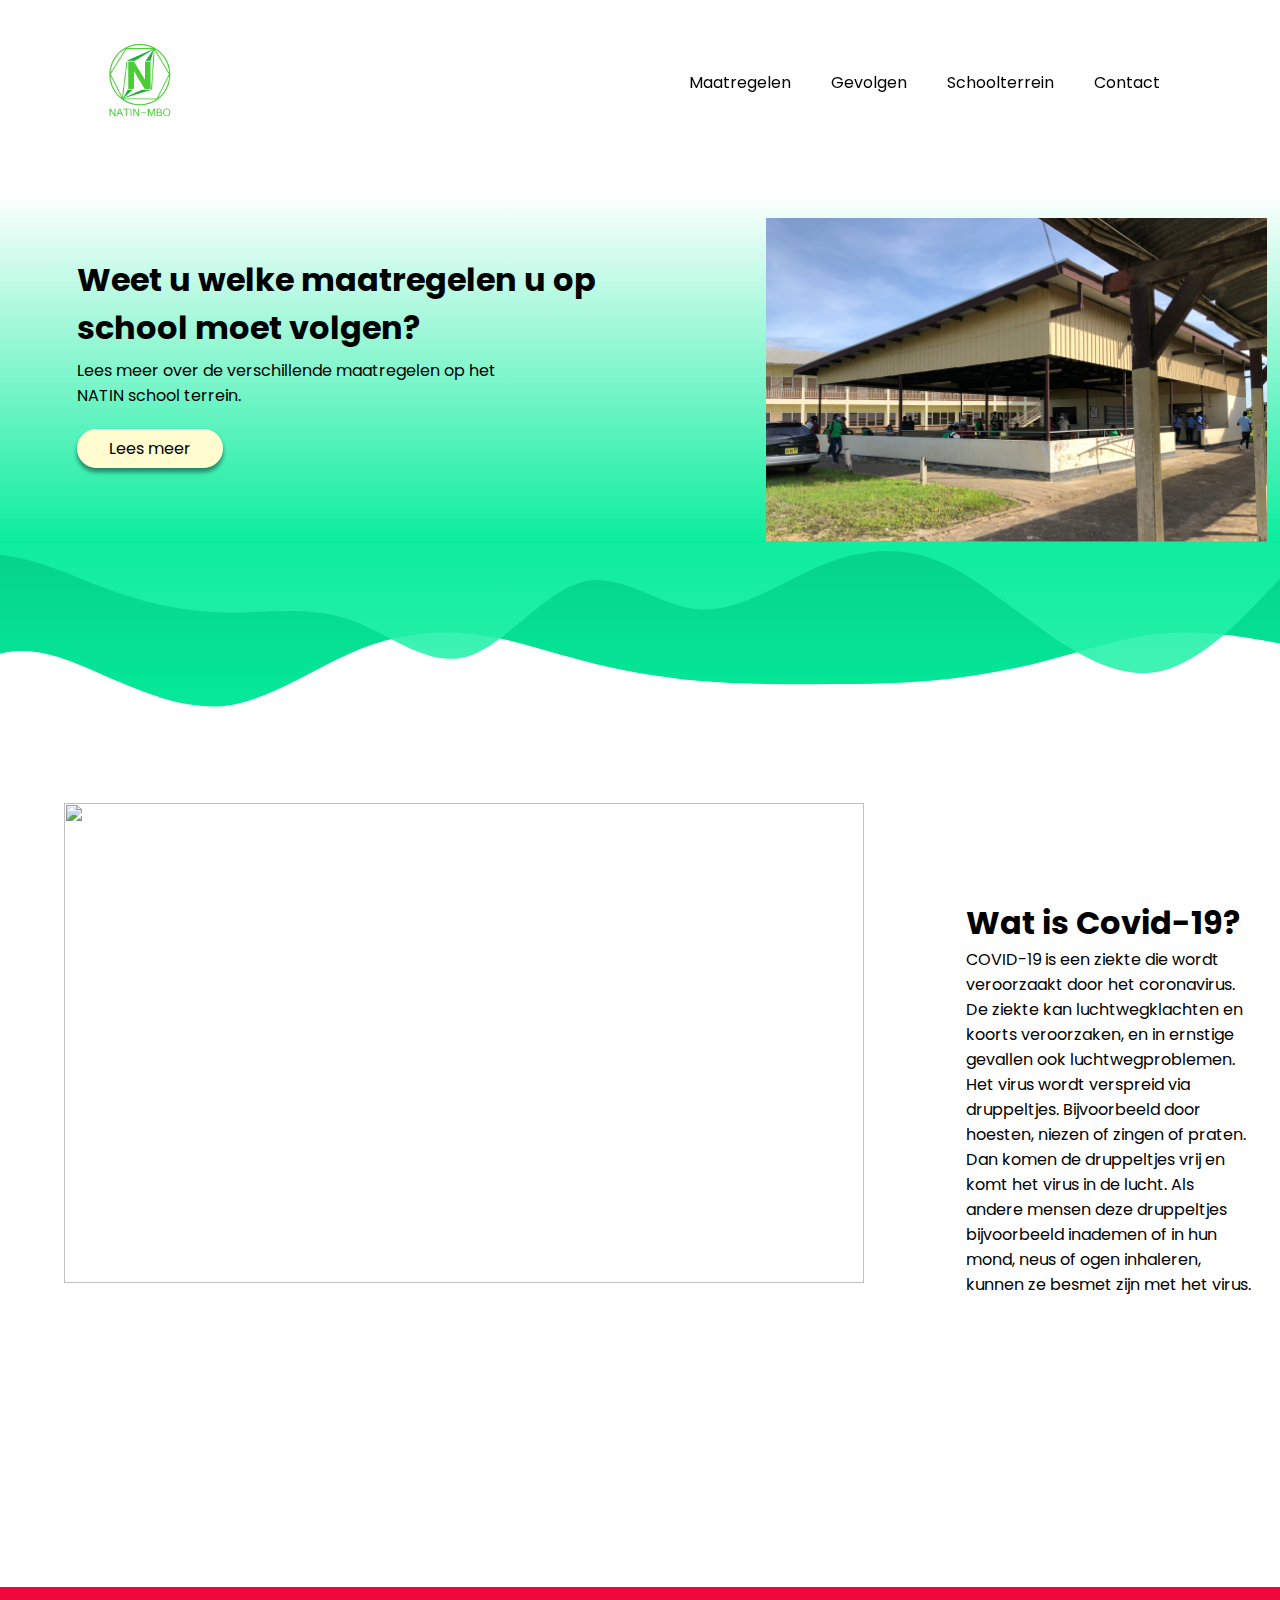
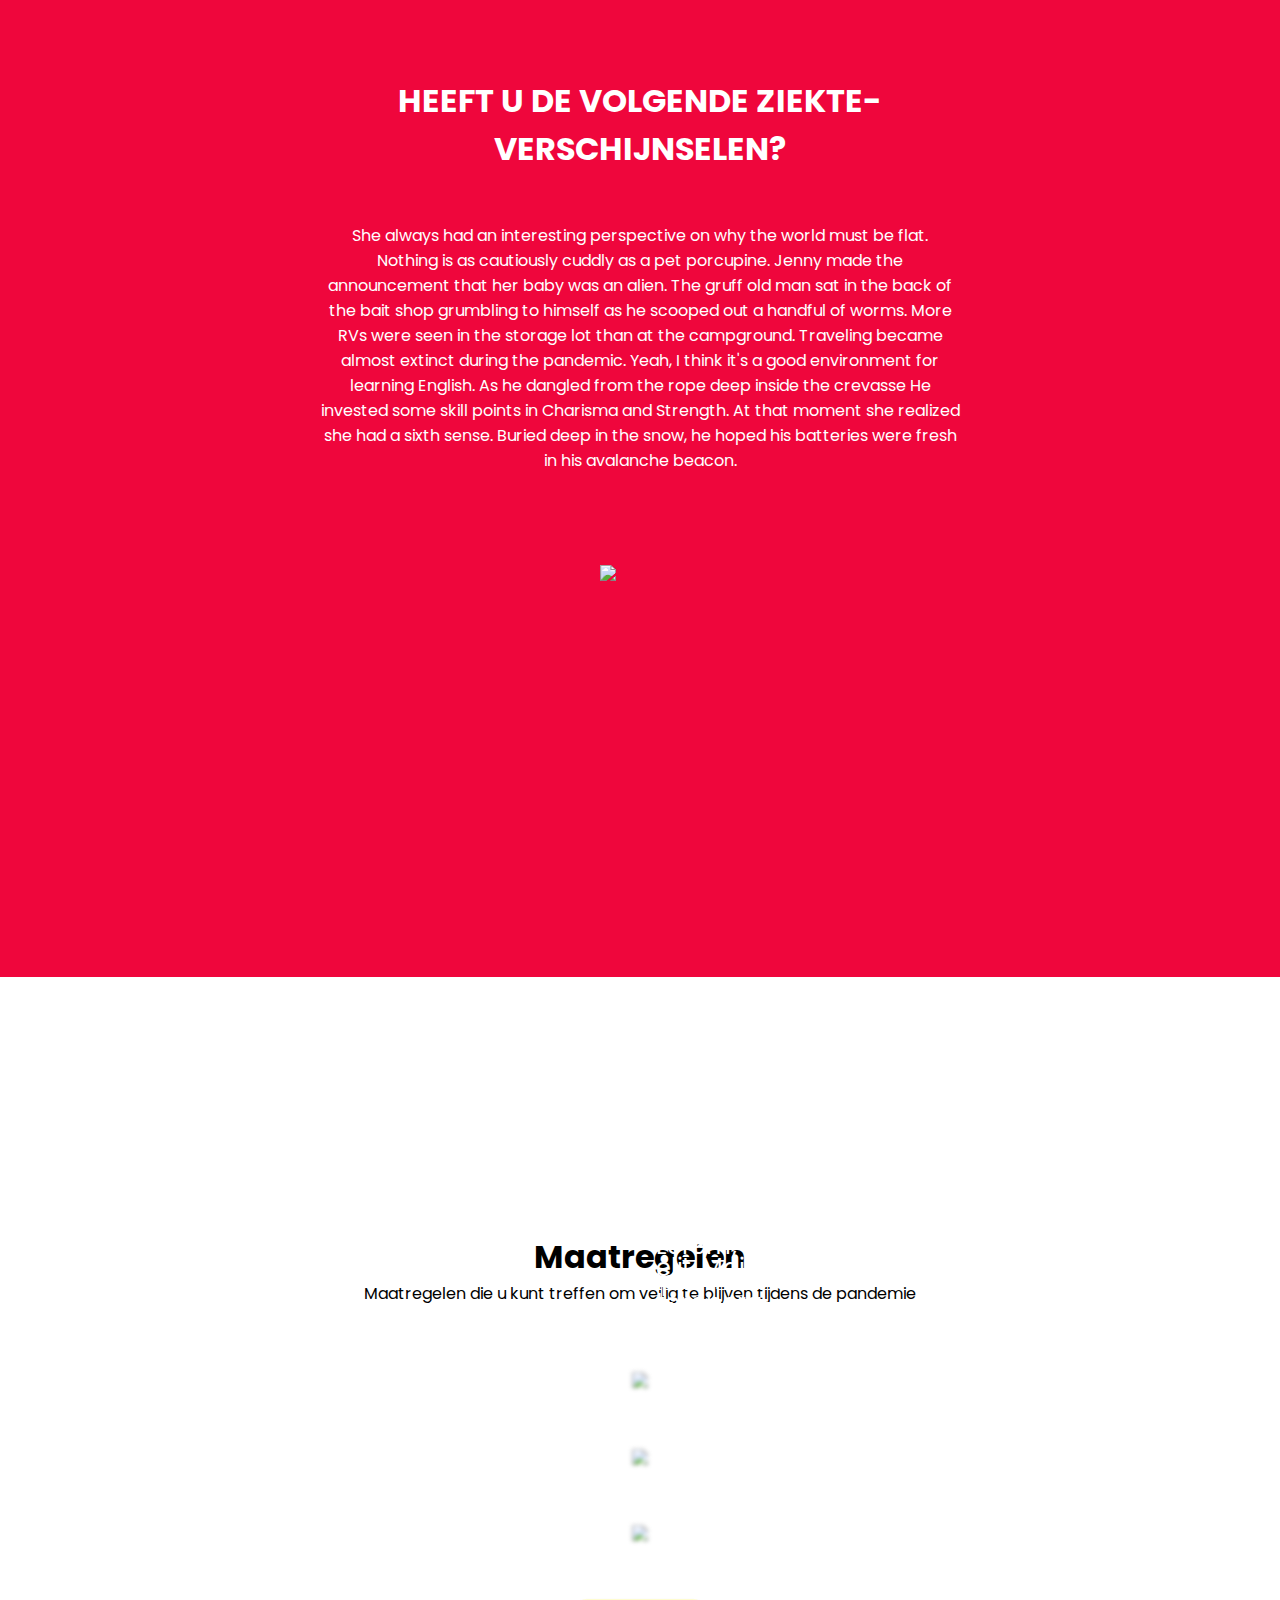
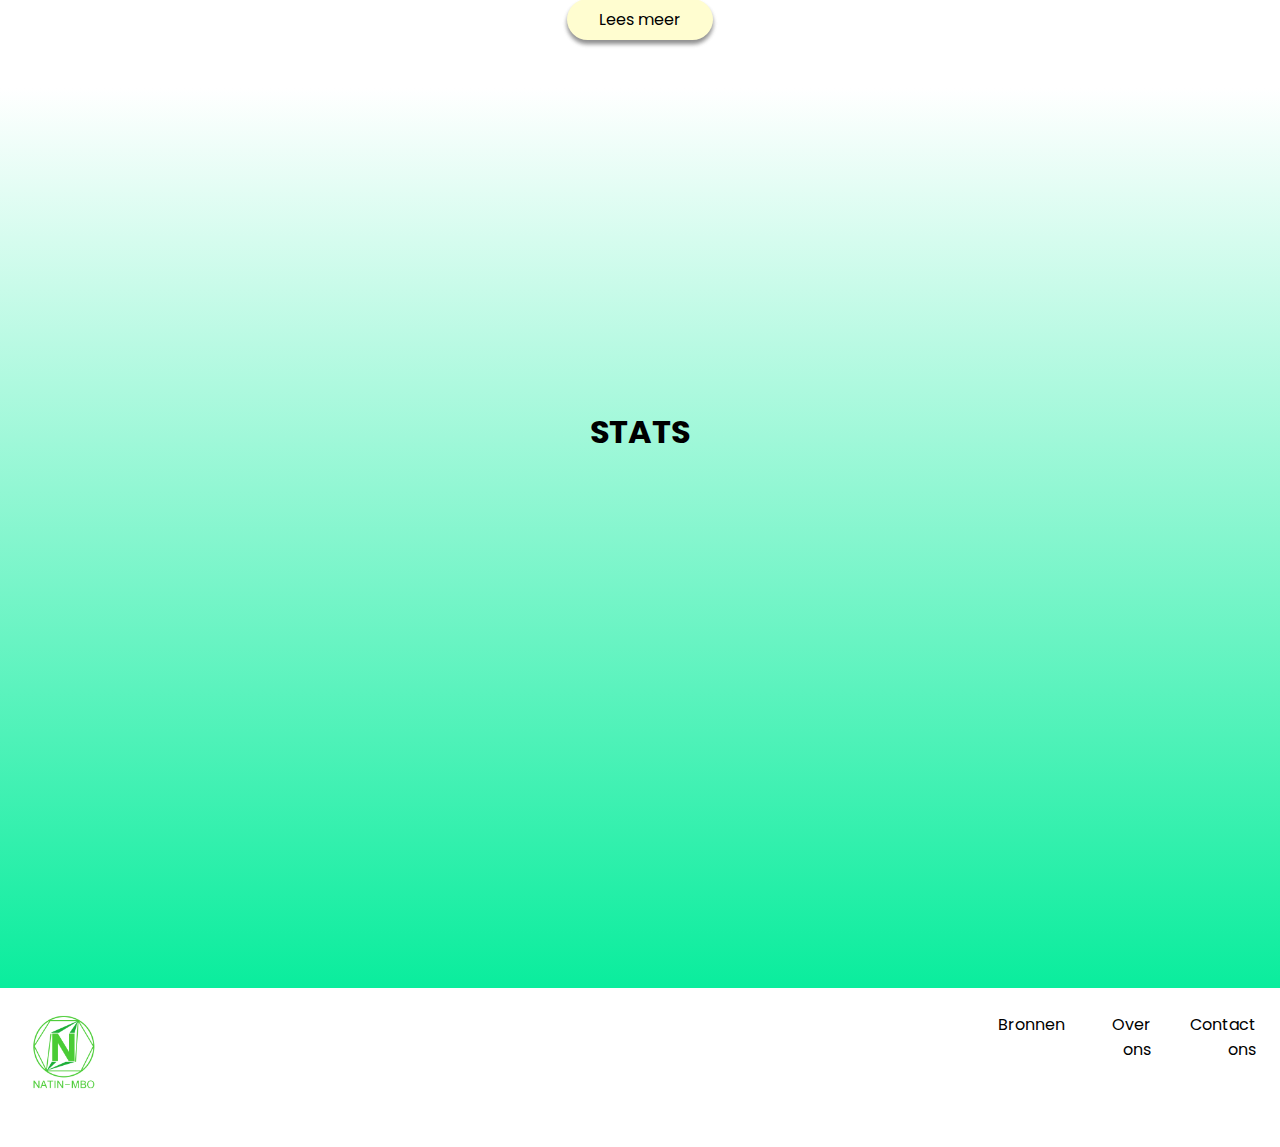
==== index.html @ db64cee1 "Add files via upload" ====
<!DOCTYPE html>
<html lang="en">
    <head>
        <meta charset="UTF-8">
        <meta http-equiv="X-UA-Compatible" content="IE=edge">
        <meta name="viewport" content="width=device-width, initial-scale=1.0">

        <link rel="stylesheet" href="styles/main-styles.css">

        <link rel="preconnect" href="https://fonts.googleapis.com">
        <link rel="preconnect" href="https://fonts.gstatic.com" crossorigin>
        <link href="https://fonts.googleapis.com/css2?family=Poppins:wght@400;500&display=swap" rel="stylesheet">
        
        <script defer src="https://code.jquery.com/jquery-3.6.0.js"></script> 
        <script defer src="scripts/menu.js"></script>
        <title>NA-Covid | Home</title>
    </head>
    <body>
        <header class="header-container"> 
            <a href="index.html" class="logo" ><img src="resources/images/logo.png" alt="natin logo" height="80px"></a>
            <a class="toggle">Menu</a>
            <ul class="active nav-list-container" id="nav_bar">
                <li class="nav-list-element"> <a href="/page/maatregelen.html">Maatregelen</a></li>
                <li class="nav-list-element"> <a href="/page/gevolgen.html">Gevolgen</a></li>
                <li class="nav-list-element"> <a href="/page/schoolterrein.html">Schoolterrein</a></li>   
                <li class="nav-list-element"><a href="/page/contact.html">Contact</a></li>           
            </ul>
        </header>
        <main>
        <section class="home-page-header">
            <div class="cta-container">
                <div class="cta-text">
                    <h1 class="cta-title">Weet u welke maatregelen u op school moet volgen?</h1>
                    <p class="cta-subtitle">Lees meer over de verschillende maatregelen op het NATIN school terrein.</p>
                    <a class="btn cta-button" href="/page/maatregelen.html">Lees meer</a>
                </div>
                <img class="cta-schoolerf" src="resources/images/Natin-home-page-header-img.jpg">
            </div>
            <img class="cta-wave" src="resources/waves/ctawave.svg">
        </section>



        <section class="wat-is-covid">
            <img class="wat-is-covid-img" src="resources/images/covid-virus.jpg">
                <div class="wat-is-covid-content">
                    <h1>Wat is Covid-19?</h1>
                    <p>COVID-19 is een ziekte die wordt veroorzaakt door het coronavirus. 
                        De ziekte kan luchtwegklachten en koorts veroorzaken, en in ernstige gevallen ook luchtwegproblemen. 
                        Het virus wordt verspreid via druppeltjes. Bijvoorbeeld door hoesten, niezen of zingen of praten. 
                        Dan komen de druppeltjes vrij en komt het virus in de lucht. 
                        Als andere mensen deze druppeltjes bijvoorbeeld inademen of in hun mond, neus of ogen inhaleren, kunnen ze besmet zijn met het virus.
                    </p>
                    </div>
                </div>
            </section>

            <section class="verschijnselen-section">
                <div class="verschijnselen-content">
                    <h1>HEEFT U DE VOLGENDE ZIEKTE-VERSCHIJNSELEN?</h1>
                    <br>
                    <br>
                    <p>She always had an interesting perspective on why the world must be flat.
                        Nothing is as cautiously cuddly as a pet porcupine.
                        Jenny made the announcement that her baby was an alien.
                        The gruff old man sat in the back of the bait shop grumbling to himself as he scooped out a handful of worms.
                        More RVs were seen in the storage lot than at the campground.
                        Traveling became almost extinct during the pandemic.
                        Yeah, I think it's a good environment for learning English.
                        As he dangled from the rope deep inside the crevasse
                        He invested some skill points in Charisma and Strength.
                        At that moment she realized she had a sixth sense.
                        Buried deep in the snow, he hoped his batteries were fresh in his avalanche beacon.
                    </p>
                   </div>
                        <img class="verschijnselen-img" src="https://source.unsplash.com/random/800x200">
                </div>
            </section>
            

            <section class="maatregelen-container">
                <div class="maatregelen-content">
                    <h1 class="maatregelen-header">Maatregelen</h1>
                    <p class="Maatregelen-uitleg">Maatregelen die u kunt treffen om veilig te blijven tijdens de pandemie</p>
                </div>
                <article class="maatregel">
                    <a class="maatregel-btn" href="#"><img class="maatregel-img" src="https://source.unsplash.com/random/1200x300"></a>
                    <h2 class="maatregel-header">Maatregel 1</h2>
                    <p class="maatregel-subtitle">Lorem, ipsum dolor sit amet consectetur adipisicing elit. Maiores tempora adipisci omnis!</p>
                </article>
                    <article class="maatregel">
                    <a class="maatregel-btn" href="#"><img class="maatregel-img" src="https://source.unsplash.com/random/1200x300"></a>
                    <h2 class="maatregel-header">Maatregel 2</h2>
                    <p class="maatregel-subtitle">Lorem, ipsum dolor sit amet consectetur adipisicing elit. Maiores tempora adipisci omnis!</p>
                </article>
                <article class="maatregel">
                    <a class="maatregel-btn" href="#"><img class="maatregel-img" src="https://source.unsplash.com/random/1200x300"></a>
                    <h2 class="maatregel-header">Maatregel 3</h2>
                    <p class="maatregel-subtitle">Lorem, ipsum dolor sit amet consectetur adipisicing elit. Maiores tempora adipisci omnis!</p>
                </article>
                    <a class="btn cta-button" href="/page/maatregelen.html">Lees meer</a>
            </section>

            <section class="statistics">
                <div class="stats-container">
                    <h1>STATS</h1>
                </div>
            </section>
            <section class="footer">
                <div class="footer-content">
                    <a href="index.html" class="logo" ><img src="resources/images/logo.png" alt="natin logo" height="80px"></a>
                    <div class="footer-paragraphs">
                        <a class="bronnen" href="index.html">Bronnen</a>
                        <a class="over-ons" href="index.html">Over ons</a>
                        <a class="contact-ons"href="index.html">Contact ons</a>
                    </div>
                </div>
            </section>
        </main>
    </body>
</html>
---- styles/main-styles.css ----
*,*::after,*::before {
    margin: 0;
    padding: 0;
    box-sizing: border-box;
}

body {
    font-family: 'Poppins',sans-serif;
}

/** header **/

.header-container {
    position: fixed;
    padding: 40px 100px;
    width: 100%;
    height:90px;
    box-sizing: border-box;
    transition: 1s;
    z-index: 10;
}
.header-container.sticky {
    padding: 5px 100px;
    background: #fff;
}

.nav-list-container {
    position: relative;
    margin: 0;
    padding: 0;
    display: flex;
    float: right;
    transition: 1s;
}

.nav-list-container li {
    list-style: none;
    align-items: center;
}

.nav-list-container li a {
    position: relative;
    display: block;
    padding: 10px 20px;
    margin: 20px 0;
    text-decoration: none;
    color: #000;
    font-weight: 500px;
    transition: .3s;
}

.nav-list-container li a:hover{color: #B6BABE;}

.toggle {
    display: none;
    position: absolute;
    right: 10px;
    top: 26px;
    background: #525D69;
    color: #fff;
    padding: 5px;
    cursor: pointer;
    font-weight: bold;
}

.header-container.sticky .nav-list-container li a {color: #000;}

/** end of header **/


/** CTA **/
.cta-container {
    width: 100%;
    height:22rem;
    position: relative;
    top: 12rem;
    background-image: linear-gradient(180deg, #fff, #0AED9D);
    display: flex;
}

.cta-text {
    margin: 5% 10% 2% 6%;
}
.cta-schoolerf{
    margin: 2% 1% 2% 0%;
    height: 376px;
    width: 520px;
}
.cta-subtitle {
    margin: 1% 20% 5% 0;
}

.btn:active {
    color: #000;
}

.btn {
    color: #000;
    text-decoration: none;
    background: #FFFDD0;
    mix-blend-mode: normal;
    box-shadow: 0px 4px 4px rgba(0, 0, 0, 0.25), 0px 4px 4px rgba(0, 0, 0, 0.25);
    border-radius: 50px;
}

.cta-button {
    padding: 0.5em 2em;
}

.cta-wave {
    top: 11.8em;
    width: 100%;
    max-width: 100%;
    position: relative;
}

/** END OF CTA **/

.title-container {
    text-align: center;
    width: 100%;
    height: 14rem;
    position: relative;
    top: 10rem;
    background-image: linear-gradient(180deg, #fff, #0AED9D);
    padding-top: 6%;
}

.maatregelen-container {
    display: flex;
    flex-direction: column;
    align-items: center;
    margin-top: 15%;
}

.maatregel {
    position: relative;
}

.maatregel-header, .maatregel-subtitle {
    position: absolute;
    z-index: 4;
    left: 1em;
    color:rgba(255, 255, 255, 1);
}

.maatregel-header {
    font-size: 2em;
    bottom: 40%;
    font-weight: bold;
    text-transform: uppercase;
}

.maatregel-subtitle {
    font-size: 1.5em;
    bottom: 20%;
}

.maatregel-btn {
    z-index: -10;
}

.maatregel-img {
    filter: blur(2px);
    opacity: 0.8;
}


section.wat-is-covid{
    width: 100%;
    max-width: 100%;
    height: 80vh;
    max-height: 100%;
    margin-top: 15rem;
    position: relative;
    display: flex;
}
.wat-is-covid-content{
    text-align: start;
    margin-left: 8%;
    margin-right: 2%;
    max-width: 30%;
    margin-top: 6em;
}
.wat-is-covid-img{
    margin-left: 5%;
    width: 800px;
    height: 480px;
}
section.verschijnselen-section{
    width: 100%;
    max-width: 100%;
    height: 110vh;
    /* height: 100%;
    max-height: 100%; */
    margin-top: 4em;
    background-color: #EF063C;
    display: inline-block;
    text-align: center;
    color: #fff;
    
}
.verschijnselen-content{
    margin: 7% 25% 7% 25%;
    max-width: 100%;
}
.verschijnselen-img{
    float: center;
    margin-right: 5%;
}
.maatregelen-content{
    text-align: center;
    margin-top: 5%;
    margin-bottom: 5%;
}
.maatregel{
    margin-bottom: 4%;
}
.statistics{
    margin-top: 3em;
    background-image: linear-gradient(180deg, #fff, #0AED9D);
    height: 100vh;
}
.stats-container{
    position:relative;
    text-align: center;
    top: 20em;
}
.footer{
    width: 100%;
    max-width: 100%;
    color: #000;
    background-color: #fff;
    position: relative;
    height:15vh
}

.footer-content{
    display: flex;
    margin: 1.5em;
}

.footer-paragraphs{
    float: right;
    text-align: right;
    display: flex;
    margin-left: 70%;
    height: fit-content;
}

.bronnen,.over-ons,.contact-ons{
    margin-left: 2em;
    text-decoration: none;
    color: black;
}

.gevolgen-container{
    width: 100%;
    height: 34rem;
    position: relative;
    top: 10rem;
    padding-top:1em ;
    background-image: linear-gradient(180deg, #fff, #0AED9D);
}

.gevolgen-text{
    text-align: center;
}

.gevolgen-main-title{
    font-size: 2em;
}

.gevolgen-main-title,.gevolgen-main-subtitle{
    margin-top: 4em;
}

.gevolgen-wave {
    top: 9.8em;
    width: 100%;
    max-width: 100%;
    position: relative;
}
/* Section 1 lichamelijk */
section.lichamelijke{
    display: flex;
    text-align: center;
    margin-top: 10em;
    max-width: 100%;
}

.lichamelijke-text,.cognitieve-text,.emotionele-text{
    margin: 3em;
}
.cognitieve-foto,.emotionele-foto,.lichamelijke-foto{
    margin: 5em;
}
section.cognitieve,section.emotionele{
    display: flex;
    text-align: center;
    margin-top: 1em;
    max-width: 100%;
    
}
section.cognitieve{
    background-image: linear-gradient(180deg, #fff, #0AED9D);
    margin-bottom: -1em;
}
section.emotionele{
    
    background-image: linear-gradient(180deg, #0AED9D,#fff);
}
.emotionele-text-header,.lichamelijke-text-header{
    margin-bottom: 1em;
}

section.eiwit-inname{
    display: block;
    text-align: center;
    margin: 2em 10% 8em 10% ;
    max-width: 100%;
    
}
.eiwit-inname-text{
    margin-bottom: 5em;
}

.carousel-container {
    position: relative;
    width: 65%;
    margin: auto;
    /* border: 2px solid black; */
    overflow: hidden;
    top: 10em;
}

.carousel-slide {
    width: 100%;
    display: flex;
    flex-direction: row;
    height: 400px;
}

#prevBtn {
    position: absolute;
    top: 45%;
    left: 5%;
    z-index: 4;
    opacity: 0.6;
}

#nextBtn {
    position: absolute;
    top: 45%;
    right: 5%;
    z-index: 4;
    opacity: 0.6;
}

/* School-terrein Page */

.schoolterrein-slider{
    width: 100%;
    height: 26rem;
    position: relative;
    top: 12rem;
    background-image: linear-gradient(180deg, #fff, #0AED9D);
    display: flex;
}
section.procedures{
    margin-top: 10em;
    text-align: center;
}
.procedures-content{
display: flex;
margin: 5em;
}
.procedures-text{
    margin-right: 5em;
}


section.do-en-dont{
    margin-top: 8em;
    text-align: center;
}
.do-en-dont-header{
    margin-bottom: 2em;
}
.stats-header{
    margin-top: 4em;
    text-align: center;
    margin-bottom: 2em;
}
section.stats{
    display: flex;
    justify-content: center;
    margin-bottom: 8em;
}
.stat-2{
    margin-left: 4em;
}

/* Contact-Page */
.contact-page{
    display: block;
    text-align: center;
    width: 100%;
    height: 20rem;
    position: relative;
    top: 12rem;
    background-image: linear-gradient(180deg, #fff, #0AED9D);
}
.contact-helpdesk{
    margin-top: 2em;
    margin-bottom: 0.5em;
}
.wave-contact{
    top: 12em;
    width: 100%;
    max-width: 100%;
    position: relative;
}
section.our-team{
    margin-top: 25em;
    align-items: center;
    text-align: center
}
.our-team-header{
    font-size: 1.4em;
}
.our-team-img{
    margin-top: 2em;
    max-width: 50%;
    max-height: 50%;
    border-radius: 2em;
}
/* @media(max-width:820px) {
    .toggle{display: block;}

    header {
        padding: 0 0;
        background: rgba(255,255,255,0.5);
    }

    .header-container ul {
        width: 100%;
        top:0;
        display: none;
       
    }

    header ul.active {
        display: block;
    }

    .header-container ul li a {
        margin:0;
        display: block;
        text-align: center;
        color: #000;
        background: #fff;
    };

    .header-container.sticky {
        padding: 5px 30px;
        background: #fff;
    }
} */
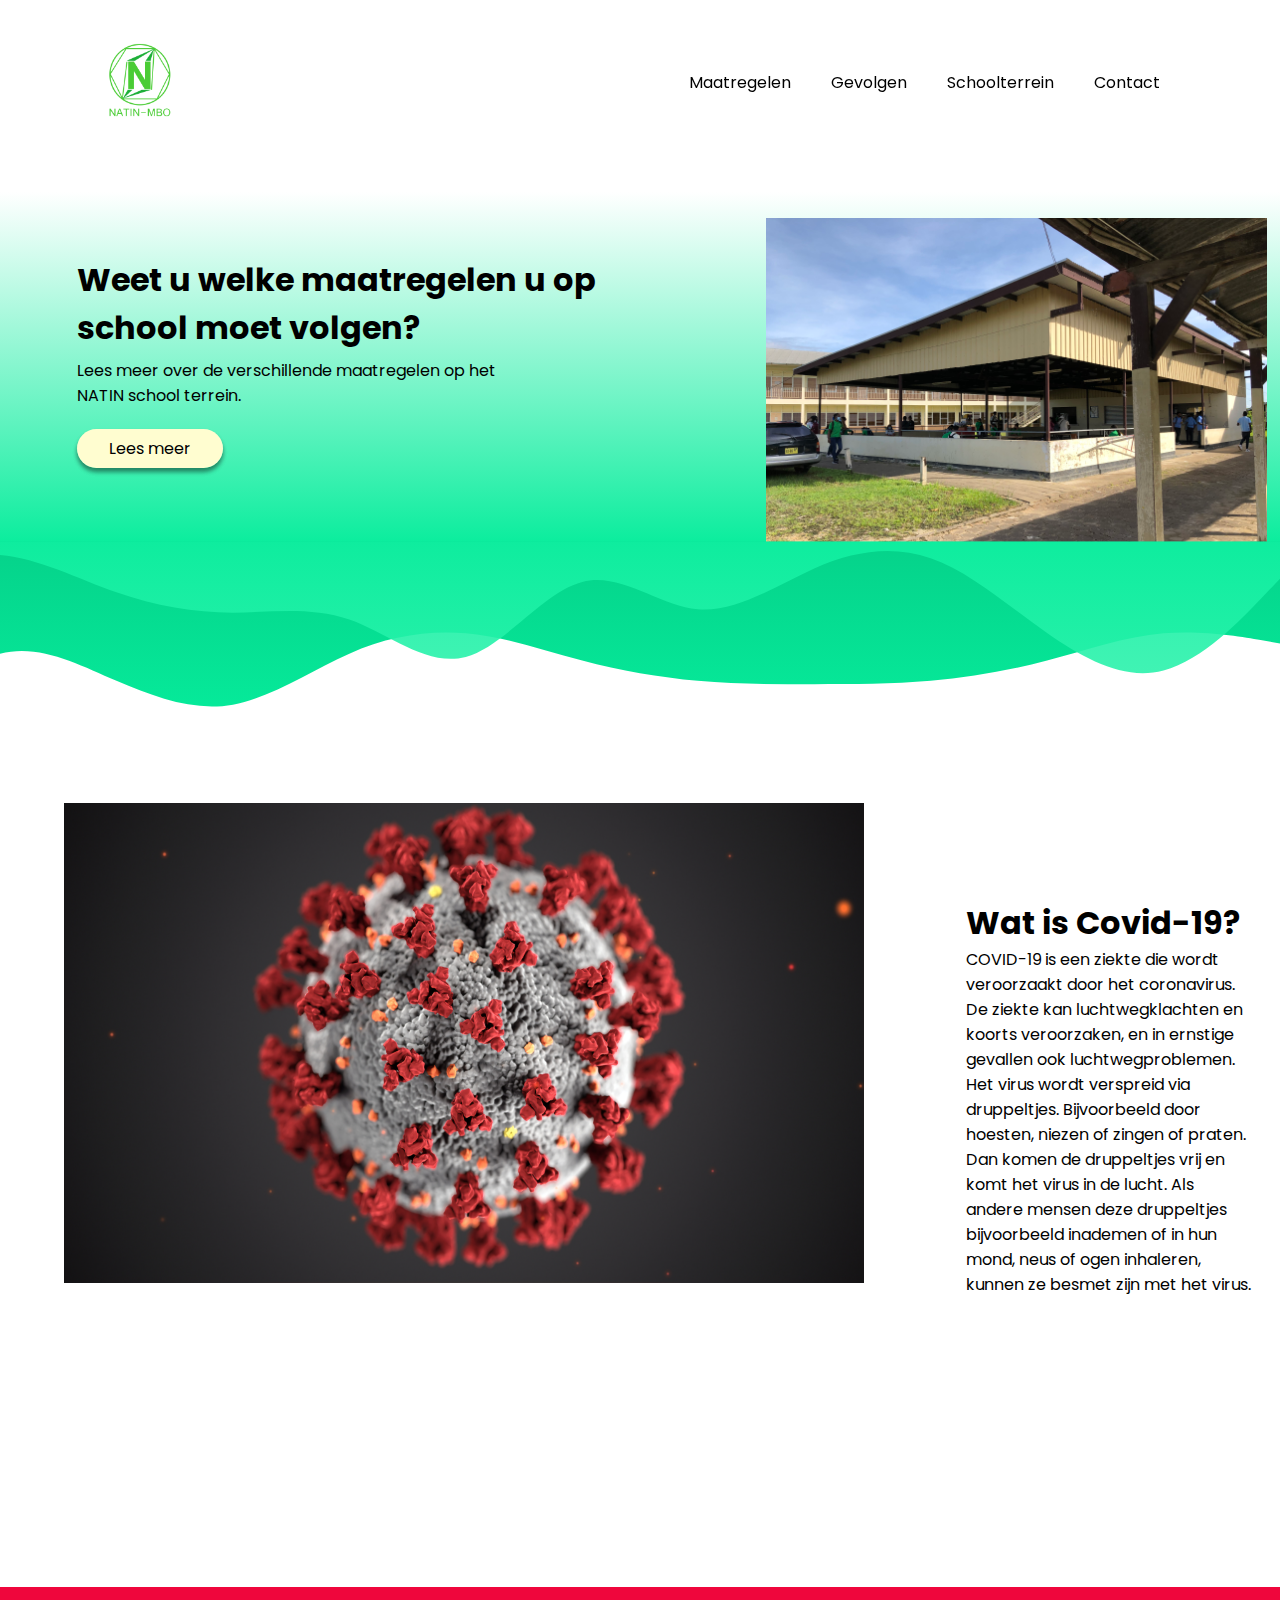
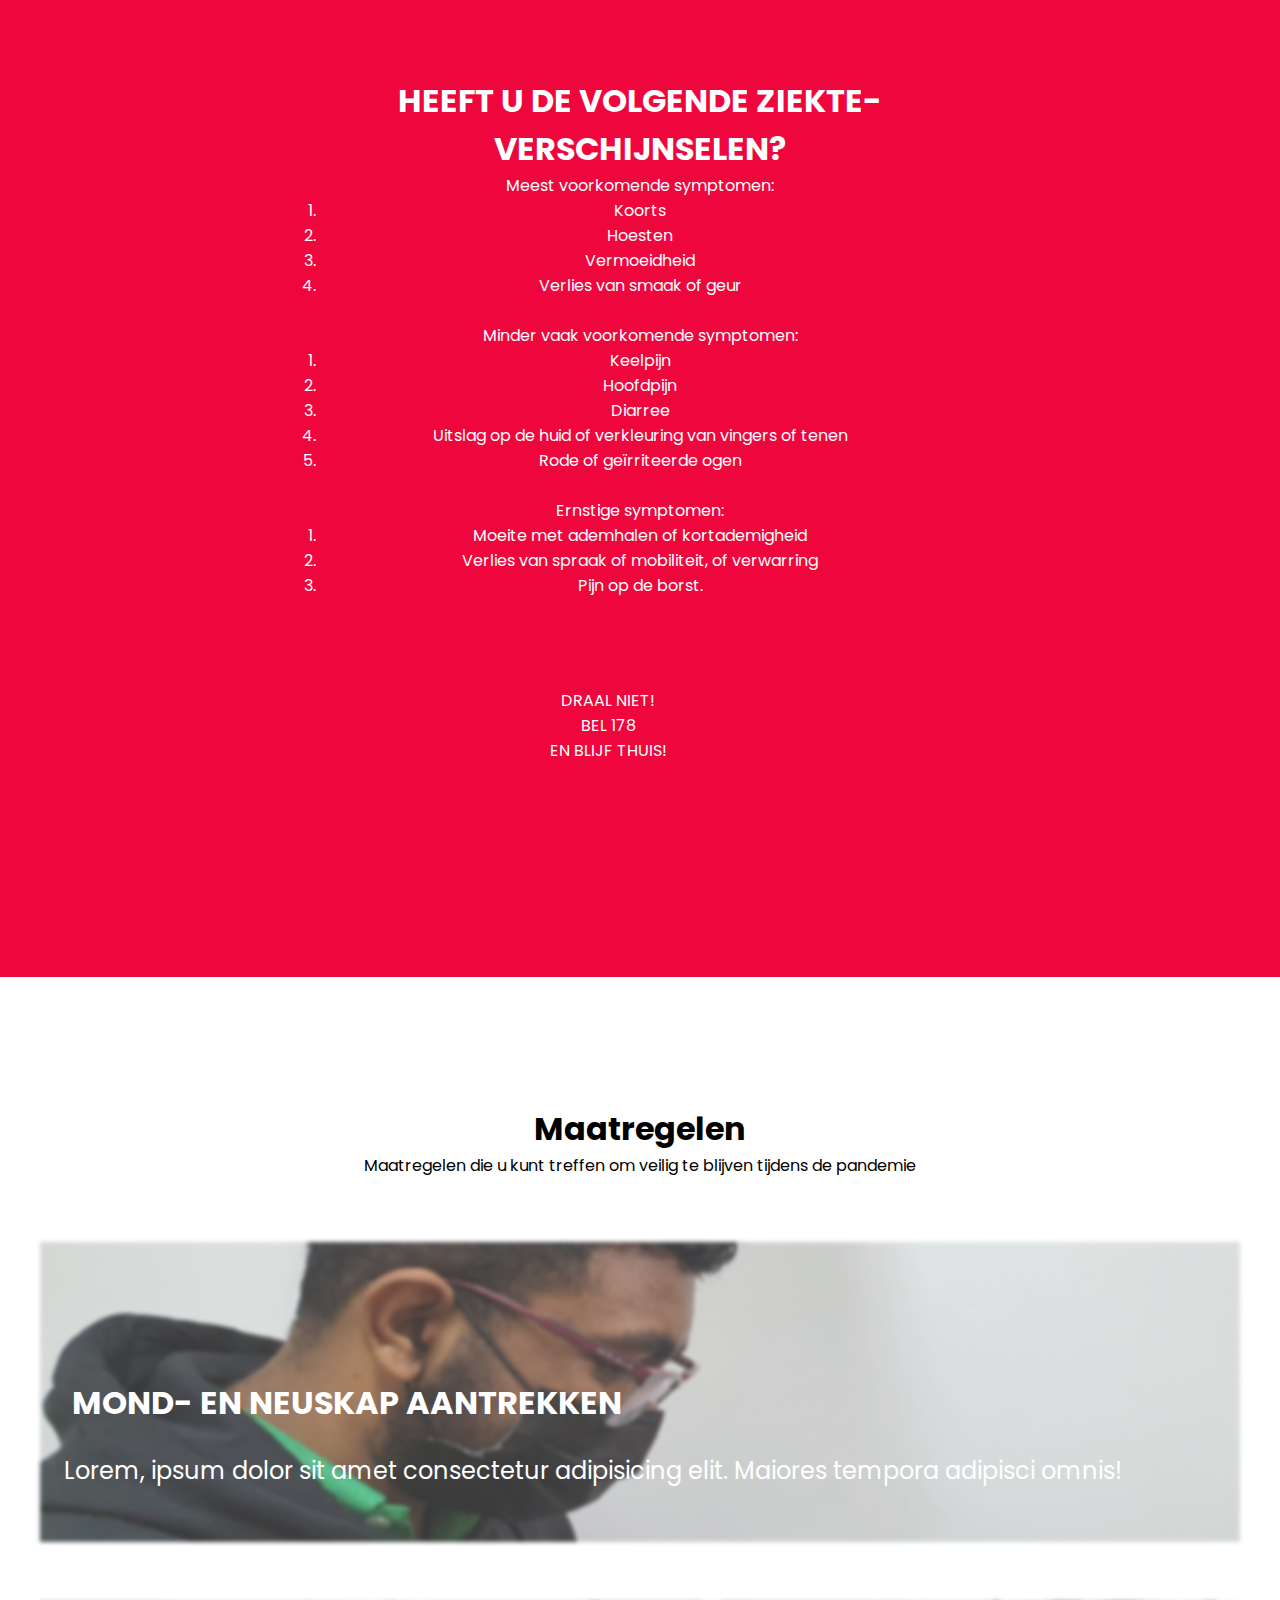
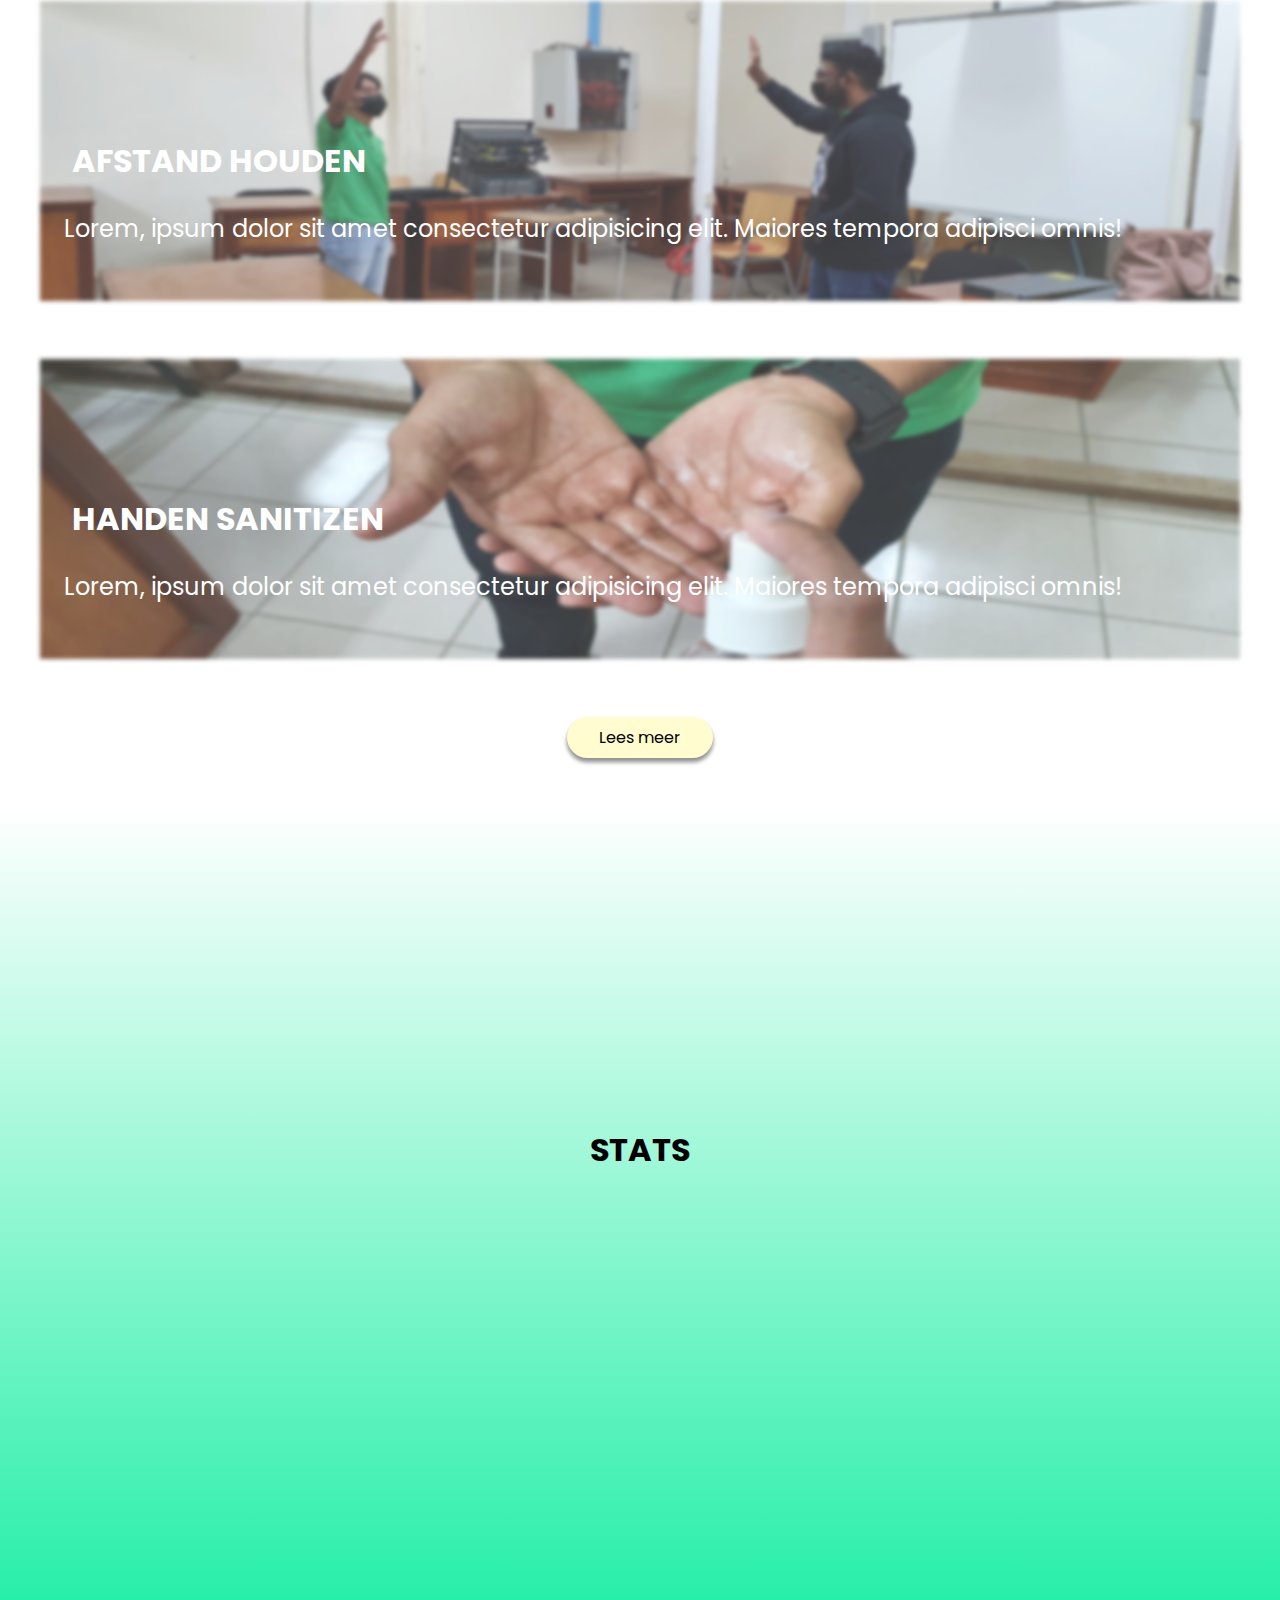
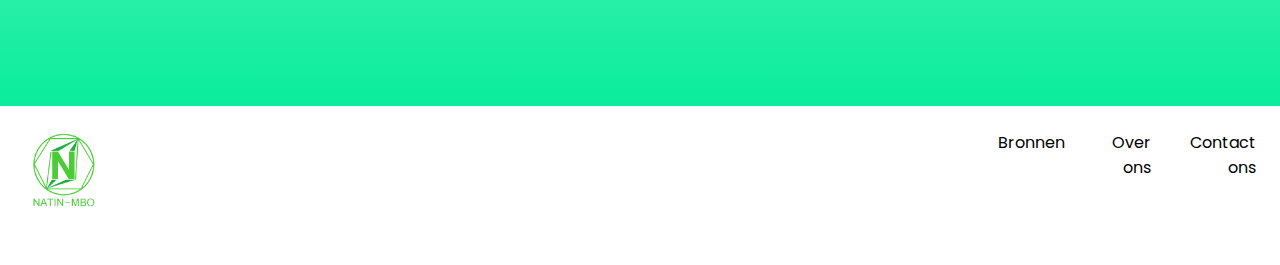
==== commit 512dff3d: "Added external links and missing images" ====
--- a/index.html
+++ b/index.html
@@ -27,7 +27,7 @@
             </ul>
         </header>
         <main>
-        <section class="home-page-header">
+        <section class="home-page-header ">
             <div class="cta-container">
                 <div class="cta-text">
                     <h1 class="cta-title">Weet u welke maatregelen u op school moet volgen?</h1>
@@ -38,11 +38,8 @@
             </div>
             <img class="cta-wave" src="resources/waves/ctawave.svg">
         </section>
-
-
-
         <section class="wat-is-covid">
-            <img class="wat-is-covid-img" src="resources/images/covid-virus.jpg">
+            <img class="wat-is-covid-img" src="resources/images/covid-virus.png">
                 <div class="wat-is-covid-content">
                     <h1>Wat is Covid-19?</h1>
                     <p>COVID-19 is een ziekte die wordt veroorzaakt door het coronavirus. 
@@ -54,53 +51,57 @@
                     </div>
                 </div>
             </section>
-
             <section class="verschijnselen-section">
                 <div class="verschijnselen-content">
                     <h1>HEEFT U DE VOLGENDE ZIEKTE-VERSCHIJNSELEN?</h1>
+                    <p>Meest voorkomende symptomen:</p>
+                    <ol> 
+                        <li>Koorts</li>
+                        <li>Hoesten</li>
+                        <li>Vermoeidheid</li>
+                        <li>Verlies van smaak of geur</li>
+                    </ol>
                     <br>
+                    <p>Minder vaak voorkomende symptomen:</p>
+                    <ol>
+                        <li>Keelpijn</li>
+                        <li>Hoofdpijn</li>
+                        <li>Diarree</li>
+                        <li>Uitslag op de huid of verkleuring van vingers of tenen</li>
+                        <li>Rode of geïrriteerde ogen</li>
+                    </ol>
                     <br>
-                    <p>She always had an interesting perspective on why the world must be flat.
-                        Nothing is as cautiously cuddly as a pet porcupine.
-                        Jenny made the announcement that her baby was an alien.
-                        The gruff old man sat in the back of the bait shop grumbling to himself as he scooped out a handful of worms.
-                        More RVs were seen in the storage lot than at the campground.
-                        Traveling became almost extinct during the pandemic.
-                        Yeah, I think it's a good environment for learning English.
-                        As he dangled from the rope deep inside the crevasse
-                        He invested some skill points in Charisma and Strength.
-                        At that moment she realized she had a sixth sense.
-                        Buried deep in the snow, he hoped his batteries were fresh in his avalanche beacon.
-                    </p>
-                   </div>
-                        <img class="verschijnselen-img" src="https://source.unsplash.com/random/800x200">
+                    <p>Ernstige symptomen:</p>
+                    <ol>
+                        <li>Moeite met ademhalen of kortademigheid</li>
+                        <li>Verlies van spraak of mobiliteit, of verwarring</li>
+                        <li>Pijn op de borst.</li>
+                    </ol>
                 </div>
+                <div class="verschijnselen-img">DRAAL NIET!<br />BEL 178 <br />EN BLIJF THUIS!</div>
             </section>
-            
-
-            <section class="maatregelen-container">
+            <section class="maatregelen-container" style="margin-top:5%">
                 <div class="maatregelen-content">
                     <h1 class="maatregelen-header">Maatregelen</h1>
                     <p class="Maatregelen-uitleg">Maatregelen die u kunt treffen om veilig te blijven tijdens de pandemie</p>
                 </div>
                 <article class="maatregel">
-                    <a class="maatregel-btn" href="#"><img class="maatregel-img" src="https://source.unsplash.com/random/1200x300"></a>
-                    <h2 class="maatregel-header">Maatregel 1</h2>
+                    <a class="maatregel-btn" href="#"><img class="maatregel-img" src="/resources/images/mondkap.png"></a>
+                    <h2 class="maatregel-header">Mond- en neuskap aantrekken </h2>
                     <p class="maatregel-subtitle">Lorem, ipsum dolor sit amet consectetur adipisicing elit. Maiores tempora adipisci omnis!</p>
                 </article>
                     <article class="maatregel">
-                    <a class="maatregel-btn" href="#"><img class="maatregel-img" src="https://source.unsplash.com/random/1200x300"></a>
-                    <h2 class="maatregel-header">Maatregel 2</h2>
+                    <a class="maatregel-btn" href="#"><img class="maatregel-img" src="/resources/images/afstand.png"></a>
+                    <h2 class="maatregel-header">Afstand houden</h2>
                     <p class="maatregel-subtitle">Lorem, ipsum dolor sit amet consectetur adipisicing elit. Maiores tempora adipisci omnis!</p>
                 </article>
                 <article class="maatregel">
-                    <a class="maatregel-btn" href="#"><img class="maatregel-img" src="https://source.unsplash.com/random/1200x300"></a>
-                    <h2 class="maatregel-header">Maatregel 3</h2>
+                    <a class="maatregel-btn" target="_blank" href="https://covid19.nj.gov/faqs/coronavirus-information/slowing-the-spread/is-hand-sanitizer-effective-against-the-virus"><img class="maatregel-img" src="/resources/images/handen-sanitizen.png"></a>
+                    <h2 class="maatregel-header">Handen Sanitizen</h2>
                     <p class="maatregel-subtitle">Lorem, ipsum dolor sit amet consectetur adipisicing elit. Maiores tempora adipisci omnis!</p>
                 </article>
                     <a class="btn cta-button" href="/page/maatregelen.html">Lees meer</a>
             </section>
-
             <section class="statistics">
                 <div class="stats-container">
                     <h1>STATS</h1>
@@ -108,7 +109,7 @@
             </section>
             <section class="footer">
                 <div class="footer-content">
-                    <a href="index.html" class="logo" ><img src="resources/images/logo.png" alt="natin logo" height="80px"></a>
+                    <a href="#" class="logo" ><img src="resources/images/logo.png" alt="natin logo" height="80px"></a>
                     <div class="footer-paragraphs">
                         <a class="bronnen" href="index.html">Bronnen</a>
                         <a class="over-ons" href="index.html">Over ons</a>
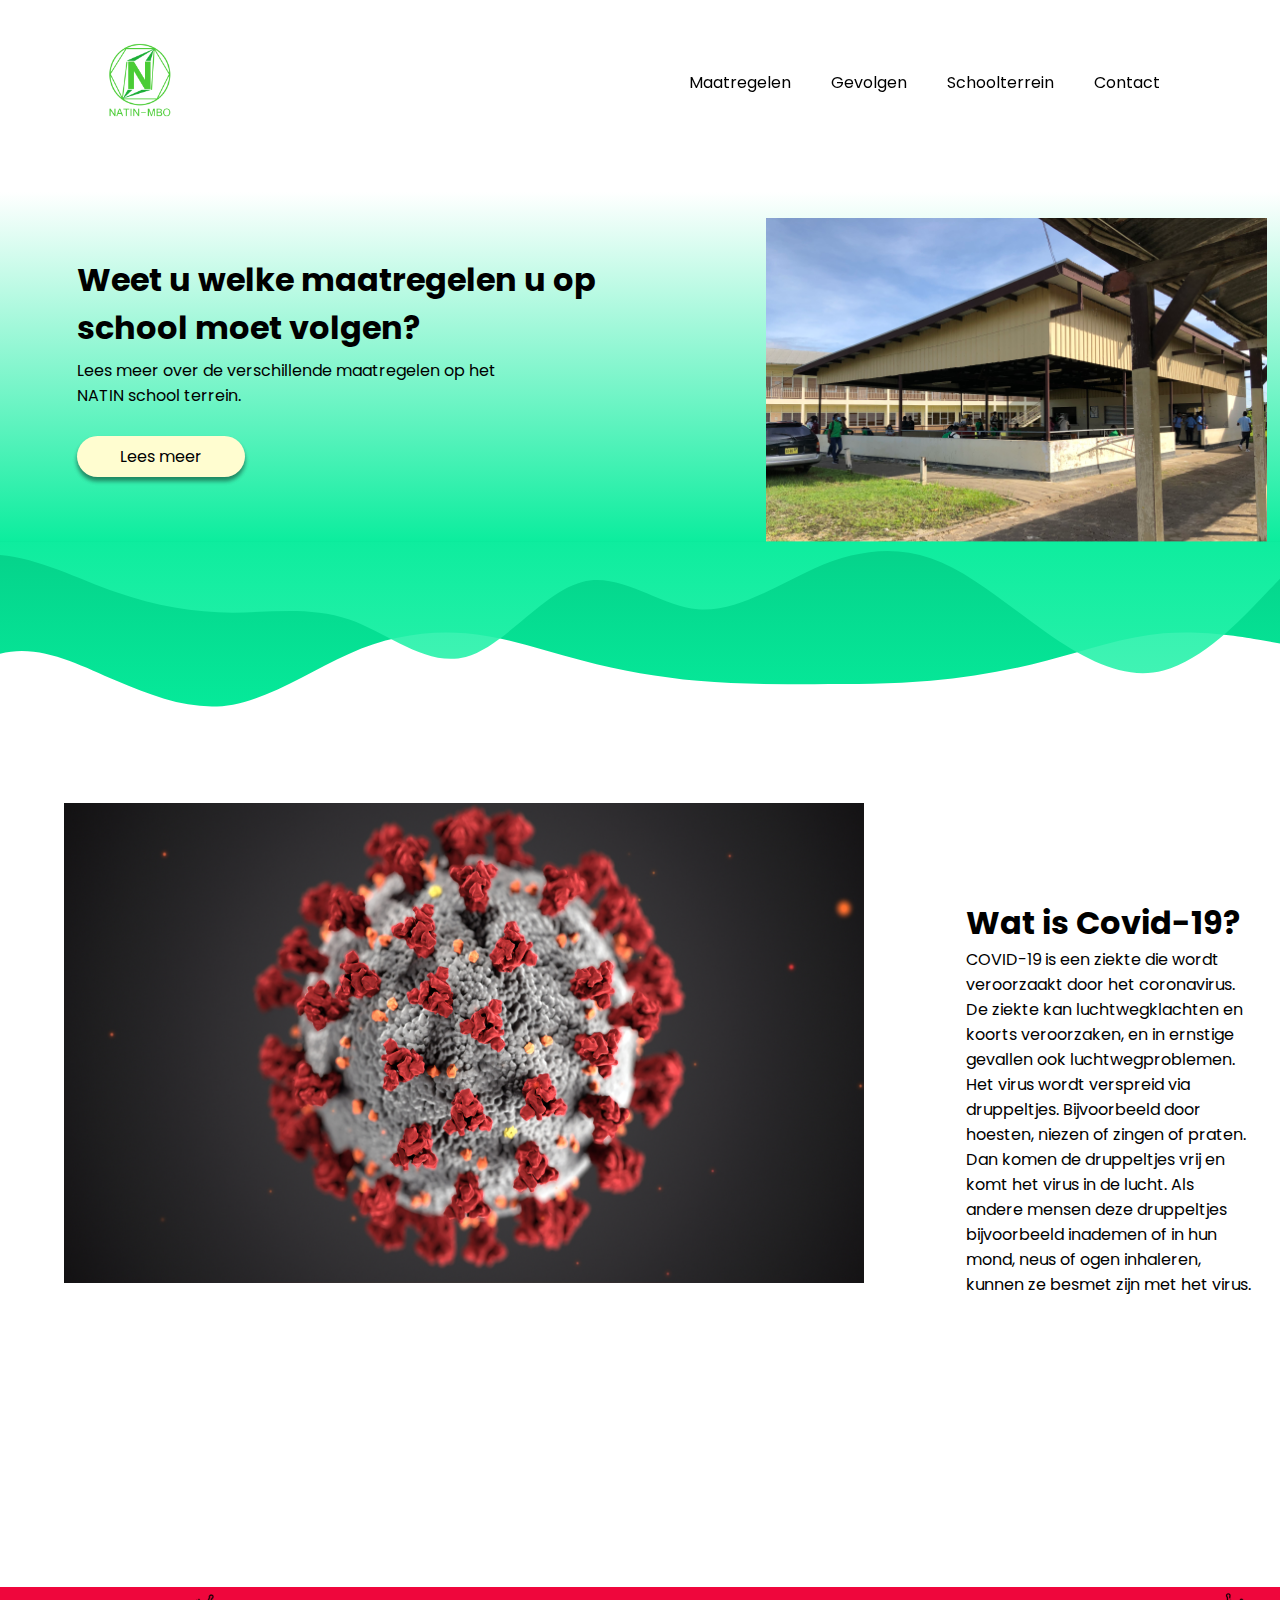
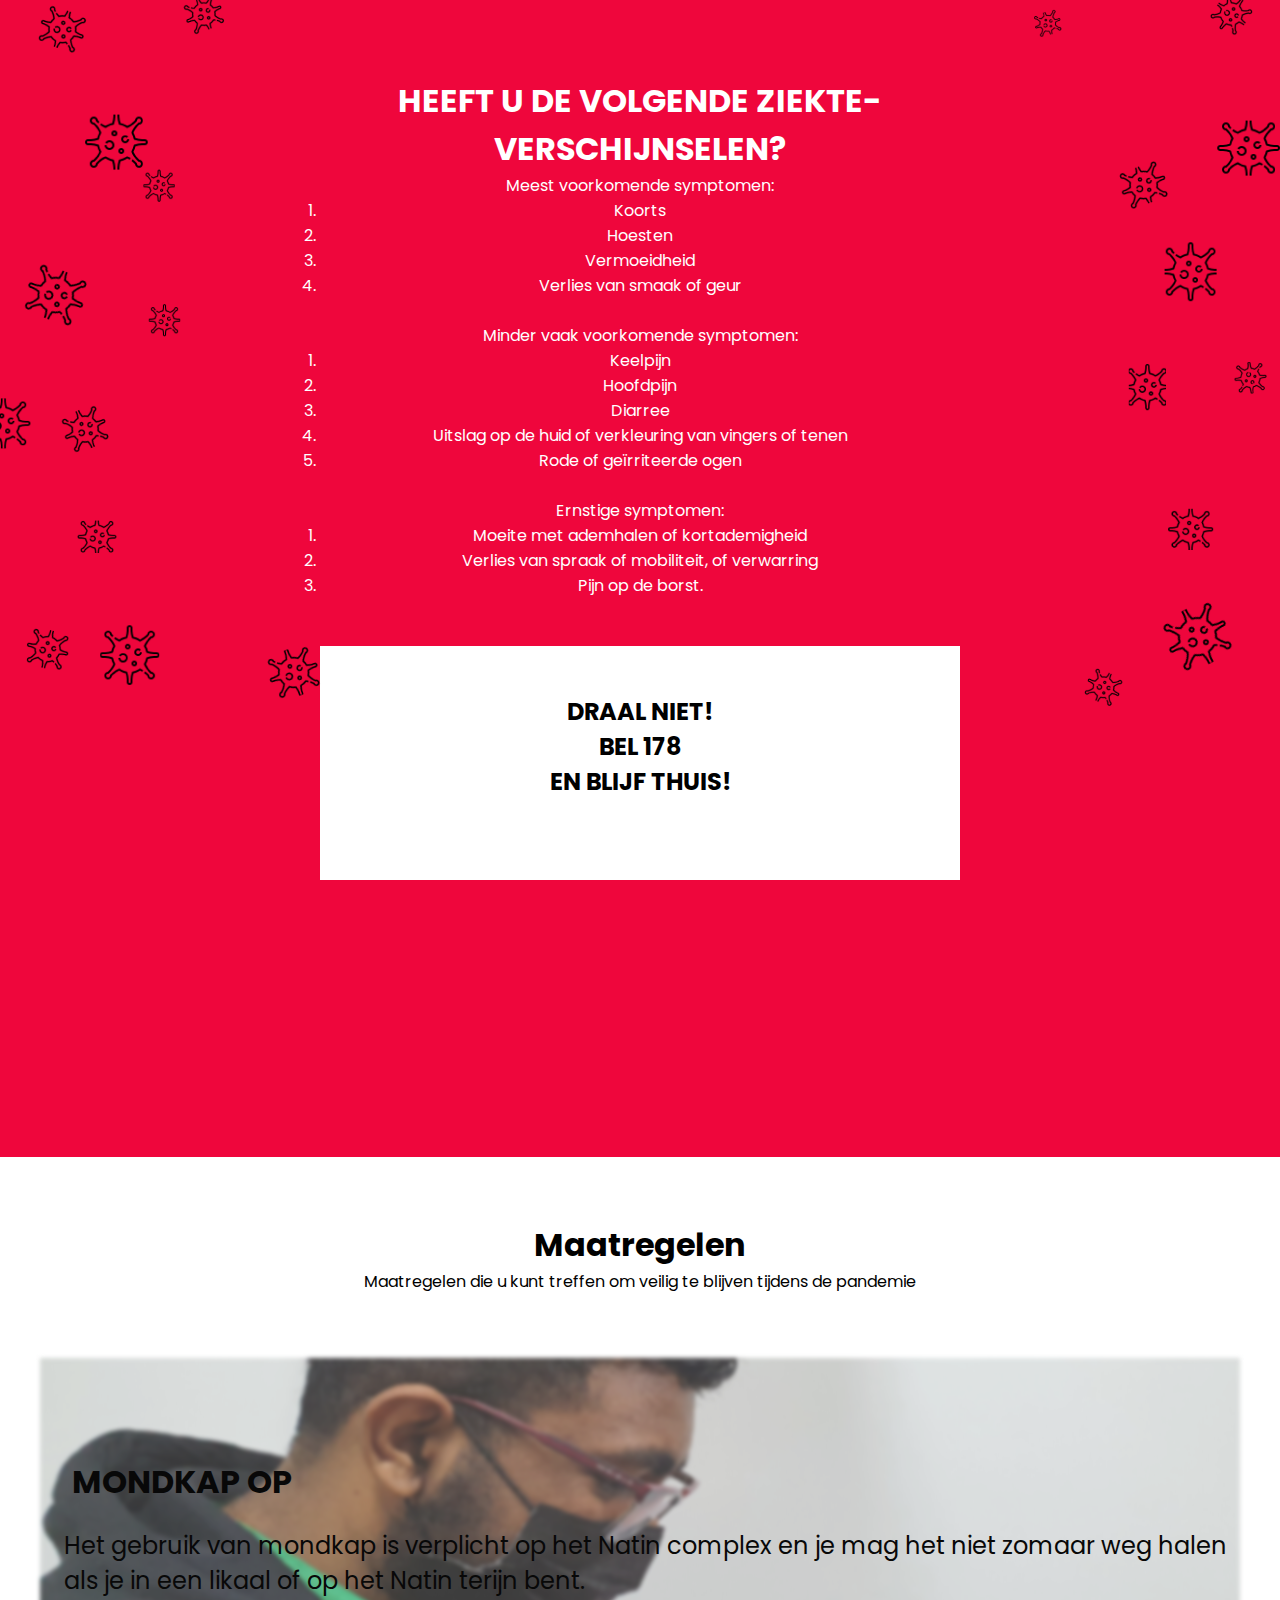
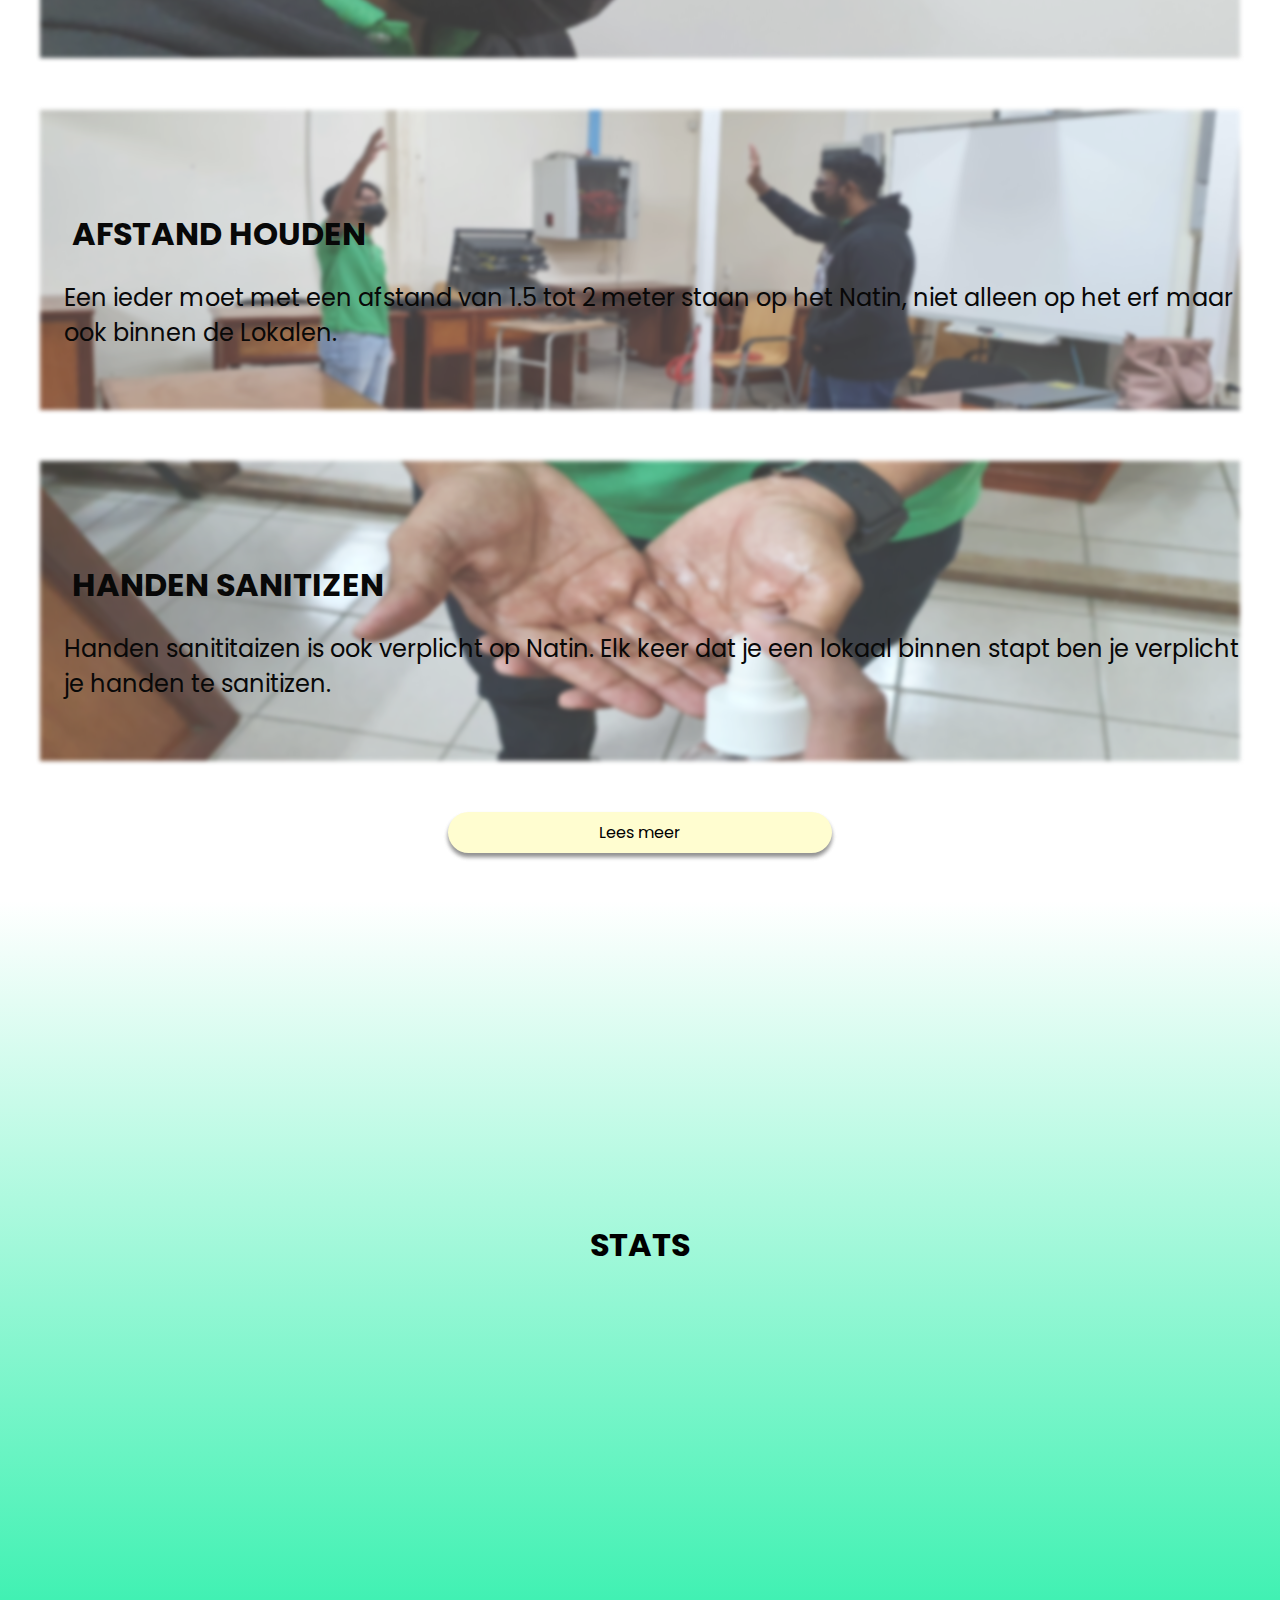
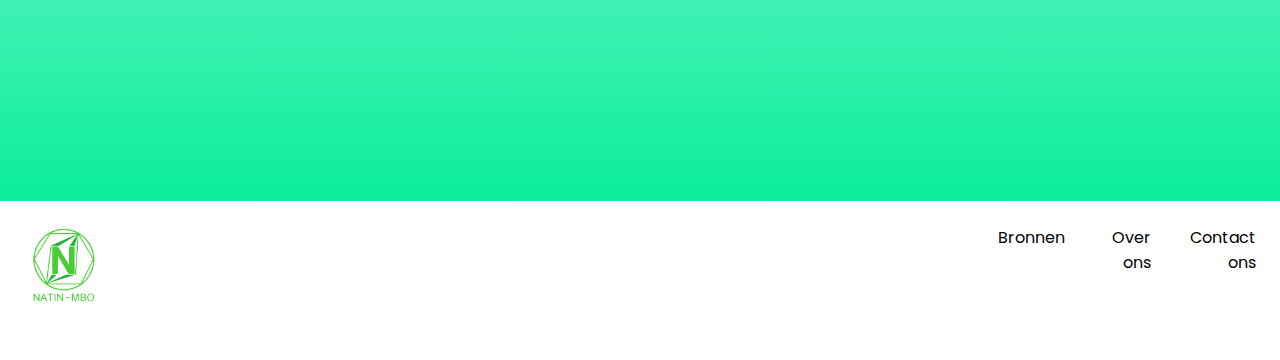
==== commit 1ba29d75: "Add files via upload" ====
--- a/index.html
+++ b/index.html
@@ -87,18 +87,18 @@
                 </div>
                 <article class="maatregel">
                     <a class="maatregel-btn" href="#"><img class="maatregel-img" src="/resources/images/mondkap.png"></a>
-                    <h2 class="maatregel-header">Mond- en neuskap aantrekken </h2>
-                    <p class="maatregel-subtitle">Lorem, ipsum dolor sit amet consectetur adipisicing elit. Maiores tempora adipisci omnis!</p>
+                    <h2 class="maatregel-header">Mondkap op </h2>
+                    <p class="maatregel-subtitle">Het gebruik van mondkap is verplicht op het Natin complex en je mag het niet zomaar weg halen als je in een likaal of op het Natin terijn bent.</p>
                 </article>
                     <article class="maatregel">
                     <a class="maatregel-btn" href="#"><img class="maatregel-img" src="/resources/images/afstand.png"></a>
                     <h2 class="maatregel-header">Afstand houden</h2>
-                    <p class="maatregel-subtitle">Lorem, ipsum dolor sit amet consectetur adipisicing elit. Maiores tempora adipisci omnis!</p>
+                    <p class="maatregel-subtitle">Een ieder moet met een afstand van 1.5 tot 2 meter staan op het Natin, niet alleen op het erf maar ook binnen de Lokalen.</p>
                 </article>
                 <article class="maatregel">
                     <a class="maatregel-btn" target="_blank" href="https://covid19.nj.gov/faqs/coronavirus-information/slowing-the-spread/is-hand-sanitizer-effective-against-the-virus"><img class="maatregel-img" src="/resources/images/handen-sanitizen.png"></a>
                     <h2 class="maatregel-header">Handen Sanitizen</h2>
-                    <p class="maatregel-subtitle">Lorem, ipsum dolor sit amet consectetur adipisicing elit. Maiores tempora adipisci omnis!</p>
+                    <p class="maatregel-subtitle">Handen sanititaizen is ook verplicht op Natin. Elk keer dat je een lokaal binnen stapt ben je verplicht je handen te sanitizen.</p>
                 </article>
                     <a class="btn cta-button" href="/page/maatregelen.html">Lees meer</a>
             </section>
--- a/styles/main-styles.css
+++ b/styles/main-styles.css
@@ -49,7 +49,7 @@
     transition: .3s;
 }
 
-.nav-list-container li a:hover{color: #B6BABE;}
+.nav-list-container li a:hover{color: #0AED9D;}
 
 .toggle {
     display: none;
@@ -65,6 +65,8 @@
 
 .header-container.sticky .nav-list-container li a {color: #000;}
 
+.header-container.sticky .nav-list-container li a:hover { color: #0AED9D; }
+
 /** end of header **/
 
 
@@ -95,12 +97,22 @@
 }
 
 .btn {
+    display: block;
     color: #000;
     text-decoration: none;
     background: #FFFDD0;
     mix-blend-mode: normal;
+    width: 30%;
     box-shadow: 0px 4px 4px rgba(0, 0, 0, 0.25), 0px 4px 4px rgba(0, 0, 0, 0.25);
     border-radius: 50px;
+    transition: transform 0.4s ease-in-out, background-color 0.2s ease-in-out;
+    text-align: center;
+}
+
+.btn:hover {
+    transition: transform 0.4s ease-in-out, background-color 0.2s ease-in-out;
+    transform: translateY(-5px);
+    background-color: #FFF985;
 }
 
 .cta-button {
@@ -135,13 +147,27 @@
 
 .maatregel {
     position: relative;
+    height: 300px;
+    transition: box-shadow 0.2s ease-in-out, transform 0.2s ease-in-out;
+}
+
+.maatregel:hover {
+    transform: translateY(-5px);
+    box-shadow: 1px 9px 23px 6px rgba(0,0,0,0.45);
+    transition: box-shadow 0.2s ease-in-out, transform 0.2s ease-in-out;
+}
+
+.maatregel-img:hover {
+    transition: filter 0.2s ease-in-out;
+    filter: none;
 }
 
 .maatregel-header, .maatregel-subtitle {
     position: absolute;
     z-index: 4;
     left: 1em;
-    color:rgba(255, 255, 255, 1);
+    /* color:rgba(255, 255, 255, 1); */
+    color: #080808;
 }
 
 .maatregel-header {
@@ -149,6 +175,7 @@
     bottom: 40%;
     font-weight: bold;
     text-transform: uppercase;
+    margin-bottom: 1em
 }
 
 .maatregel-subtitle {
@@ -163,10 +190,10 @@
 .maatregel-img {
     filter: blur(2px);
     opacity: 0.8;
-}
-
-
-section.wat-is-covid{
+    transition: filter 0.2s ease-in-out;
+}
+
+section.wat-is-covid {
     width: 100%;
     max-width: 100%;
     height: 80vh;
@@ -175,58 +202,83 @@
     position: relative;
     display: flex;
 }
-.wat-is-covid-content{
+
+.wat-is-covid-content {
     text-align: start;
     margin-left: 8%;
     margin-right: 2%;
     max-width: 30%;
     margin-top: 6em;
 }
-.wat-is-covid-img{
+
+.wat-is-covid-img {
     margin-left: 5%;
     width: 800px;
     height: 480px;
 }
-section.verschijnselen-section{
-    width: 100%;
-    max-width: 100%;
-    height: 110vh;
-    /* height: 100%;
-    max-height: 100%; */
+
+section.verschijnselen-section {
+    display: flex;
+    width: 100%;
+    max-width: 100%;
+    height: 130vh;
     margin-top: 4em;
     background-color: #EF063C;
+    text-align: center;
     display: inline-block;
-    text-align: center;
+    justify-content: center;
     color: #fff;
-    
-}
-.verschijnselen-content{
-    margin: 7% 25% 7% 25%;
-    max-width: 100%;
-}
-.verschijnselen-img{
-    float: center;
-    margin-right: 5%;
-}
-.maatregelen-content{
-    text-align: center;
-    margin-top: 5%;
+}
+
+.verschijnselen-content {
+    margin: 7% 25% 0 25%;
+    max-width: 100%;
+}
+
+.verschijnselen-section::before {
+    content: url(/resources/images/covid-particles.png);
+    position: absolute;
+    width: 100%;
+    height: 10%;
+    margin-left: -50%;
+    z-index: 2;
+}
+
+.verschijnselen-img {
+    background-color: white;
+    color: black;
+    width: 50%;
+    margin-top: 2em;
+    padding-top: 2em;
+    margin-left: 50%;
+    transform: translateX(-50%);
+    height: 20%;
+    font-size: 1.5rem;
+    font-weight: bold;
+}
+
+.maatregelen-content {
+    text-align: center;
     margin-bottom: 5%;
 }
-.maatregel{
+
+.maatregel {
     margin-bottom: 4%;
 }
-.statistics{
+
+.statistics {
     margin-top: 3em;
     background-image: linear-gradient(180deg, #fff, #0AED9D);
     height: 100vh;
 }
-.stats-container{
+
+.stats-container {
     position:relative;
     text-align: center;
     top: 20em;
 }
-.footer{
+
+.footer {
     width: 100%;
     max-width: 100%;
     color: #000;
@@ -235,26 +287,26 @@
     height:15vh
 }
 
-.footer-content{
+.footer-content {
     display: flex;
     margin: 1.5em;
 }
 
-.footer-paragraphs{
+.footer-paragraphs {
     float: right;
     text-align: right;
     display: flex;
     margin-left: 70%;
     height: fit-content;
 }
-
-.bronnen,.over-ons,.contact-ons{
+ 
+.bronnen,.over-ons,.contact-ons {
     margin-left: 2em;
     text-decoration: none;
     color: black;
 }
 
-.gevolgen-container{
+.gevolgen-container {
     width: 100%;
     height: 34rem;
     position: relative;
@@ -263,15 +315,15 @@
     background-image: linear-gradient(180deg, #fff, #0AED9D);
 }
 
-.gevolgen-text{
-    text-align: center;
-}
-
-.gevolgen-main-title{
+.gevolgen-text {
+    text-align: center;
+}
+
+.gevolgen-main-title {
     font-size: 2em;
 }
 
-.gevolgen-main-title,.gevolgen-main-subtitle{
+.gevolgen-main-title,.gevolgen-main-subtitle {
     margin-top: 4em;
 }
 
@@ -281,6 +333,7 @@
     max-width: 100%;
     position: relative;
 }
+
 /* Section 1 lichamelijk */
 section.lichamelijke{
     display: flex;
@@ -291,6 +344,7 @@
 
 .lichamelijke-text,.cognitieve-text,.emotionele-text{
     margin: 3em;
+    text-align: left;
 }
 .cognitieve-foto,.emotionele-foto,.lichamelijke-foto{
     margin: 5em;
@@ -312,16 +366,25 @@
 }
 .emotionele-text-header,.lichamelijke-text-header{
     margin-bottom: 1em;
-}
-
-section.eiwit-inname{
+    text-align: center
+    
+}
+.lichamelijke-ol,.cognitieve-ol,.emotionele-ol,.nazorg-ol,.procedures-ol{
+    margin-left: 1.2em;
+    margin-top: 1em;
+    text-align: left;
+}
+section.nazorg{
     display: block;
     text-align: center;
     margin: 2em 10% 8em 10% ;
     max-width: 100%;
     
 }
-.eiwit-inname-text{
+.nazorg-ol{
+    text-align: left;
+}
+.nazorg-text{
     margin-bottom: 5em;
 }
 
@@ -373,12 +436,15 @@
 }
 .procedures-content{
 display: flex;
-margin: 5em;
+margin: 3em 5em 5em 5em;
 }
 .procedures-text{
     margin-right: 5em;
 }
-
+.procedures-img{
+    width: 100%;
+    height: auto;
+}
 
 section.do-en-dont{
     margin-top: 8em;
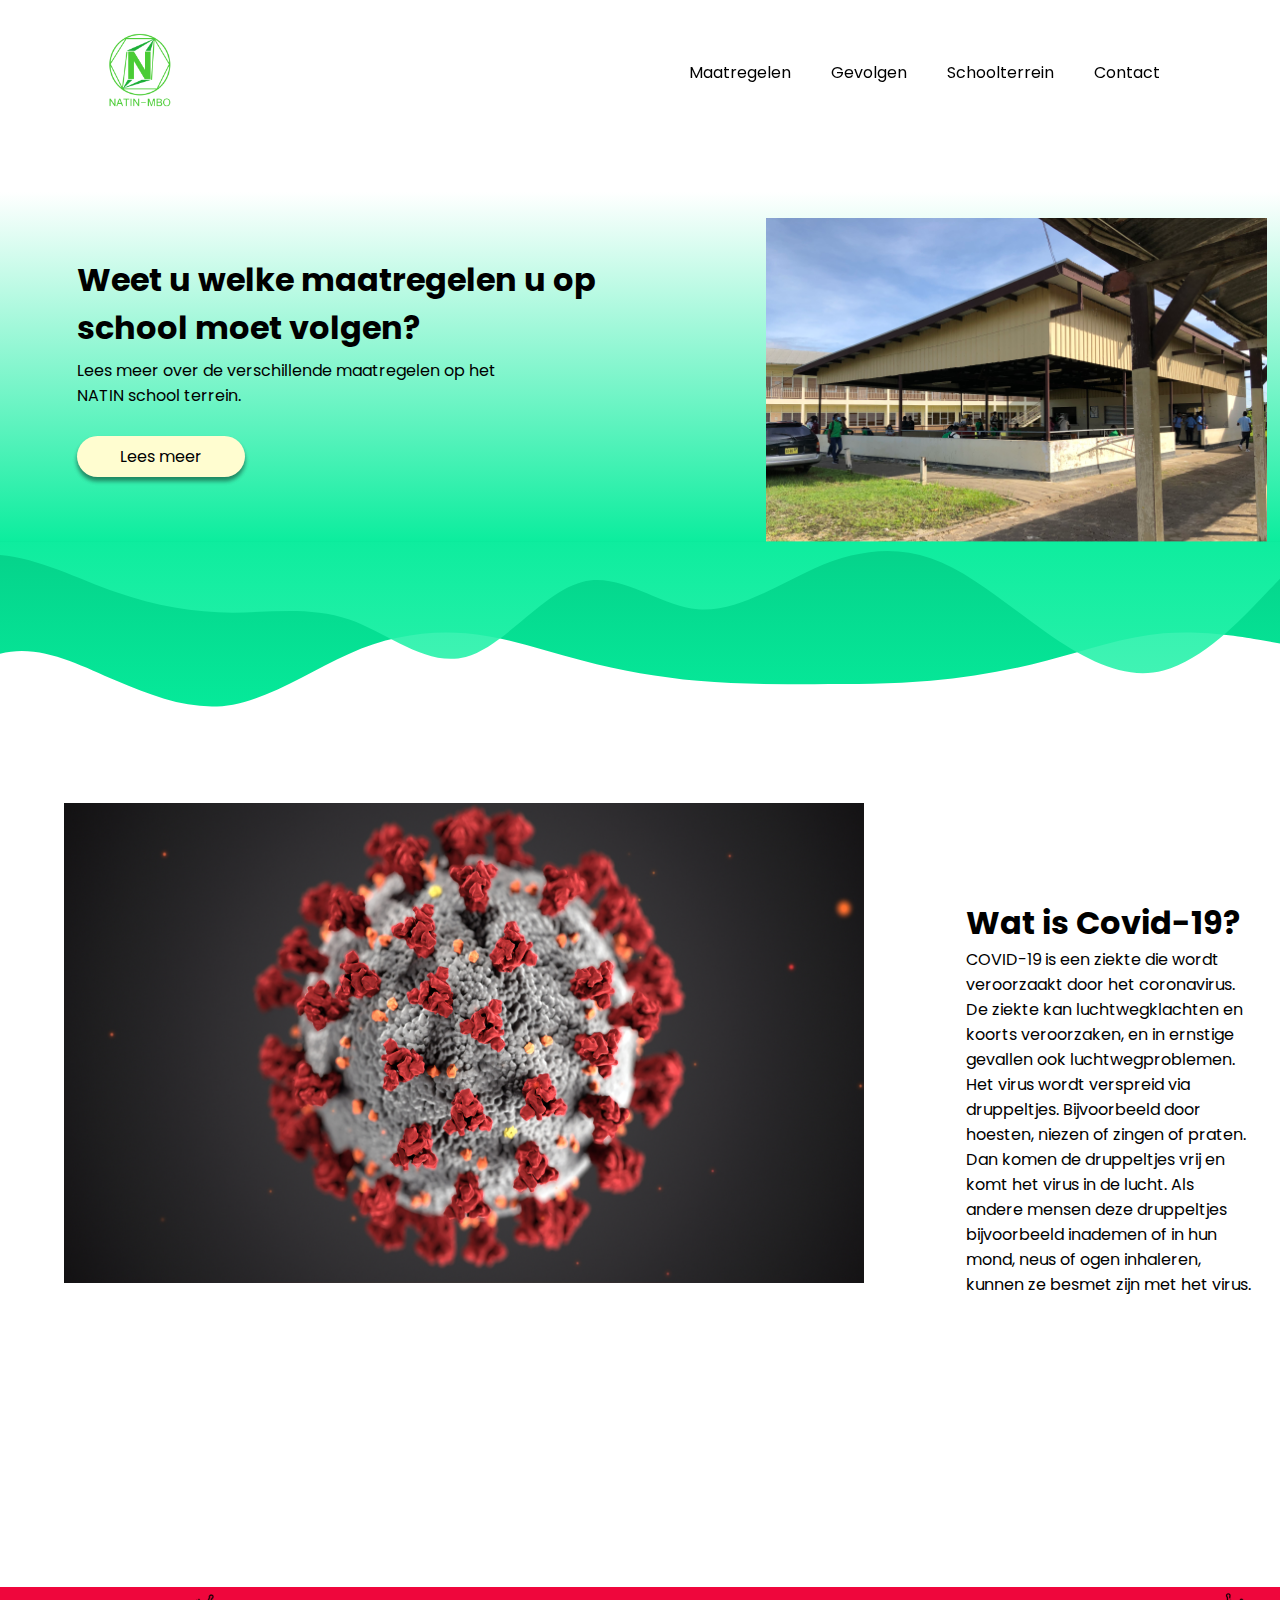
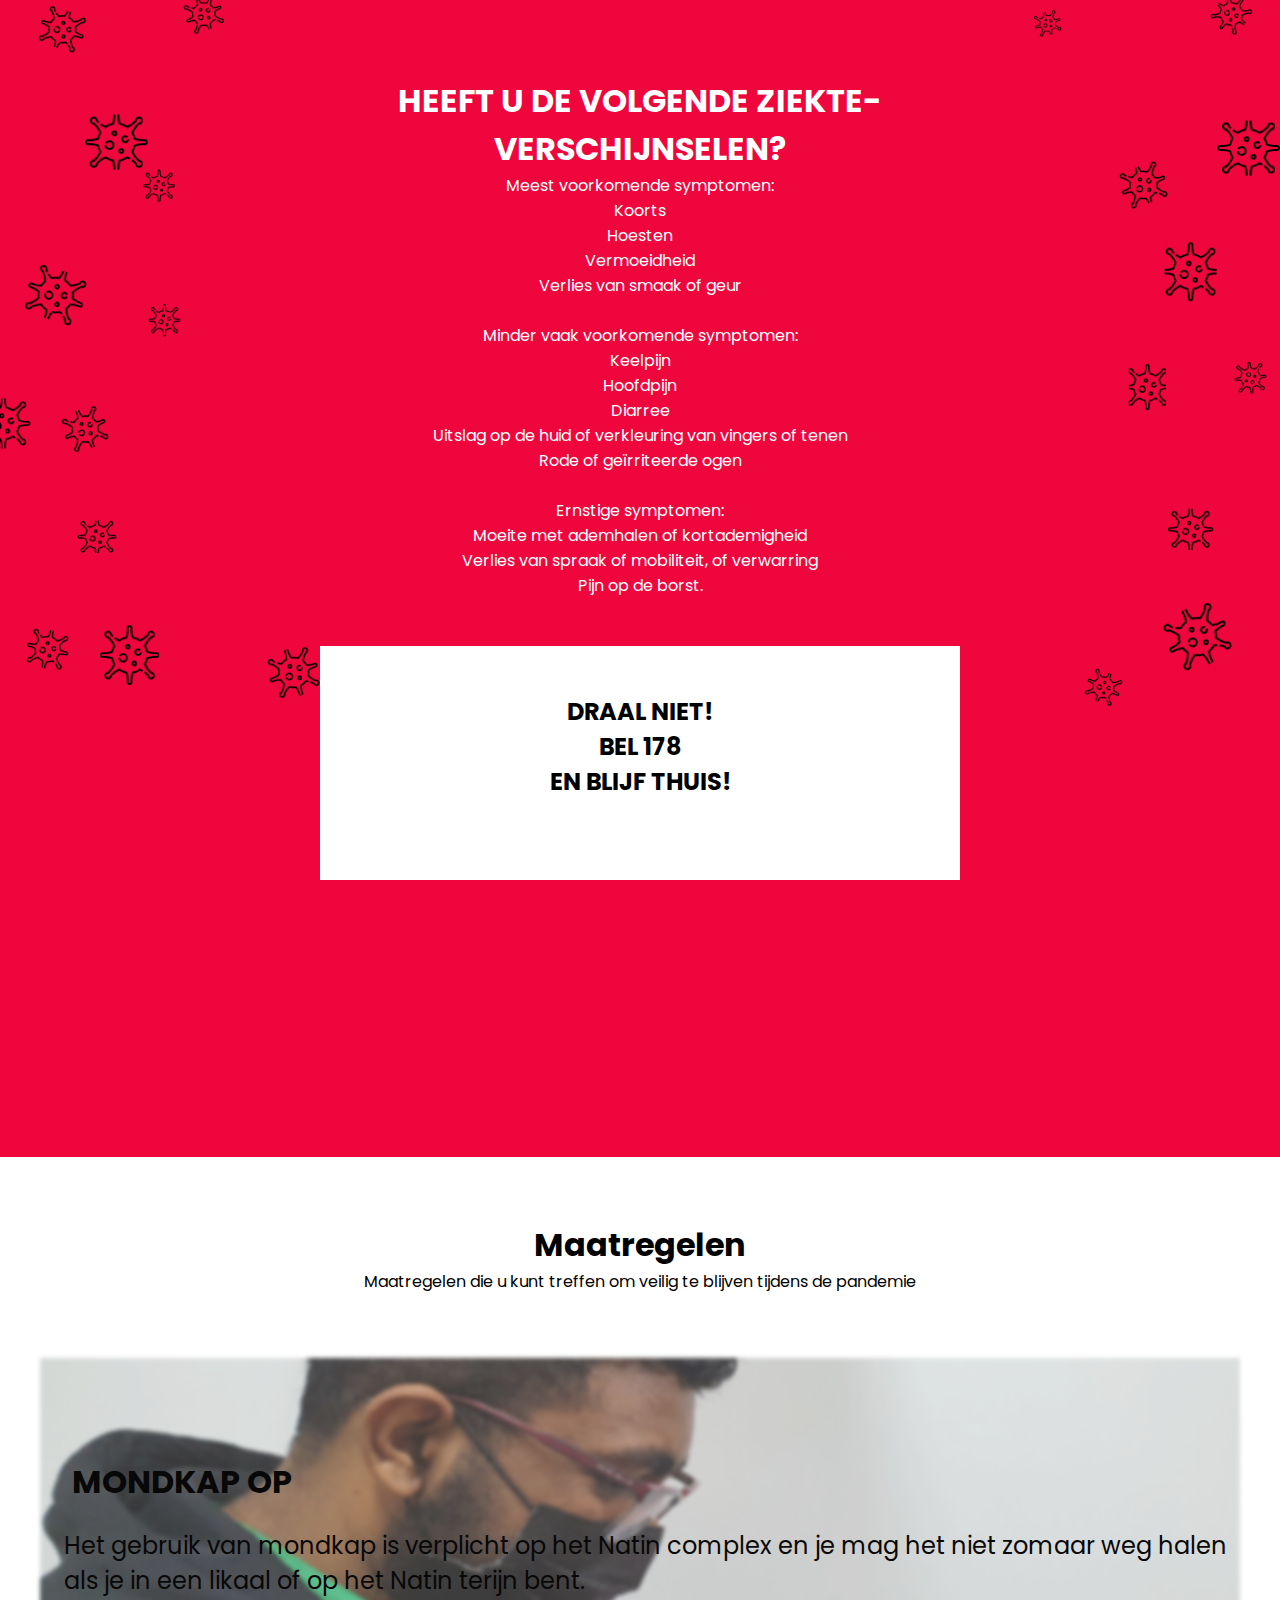
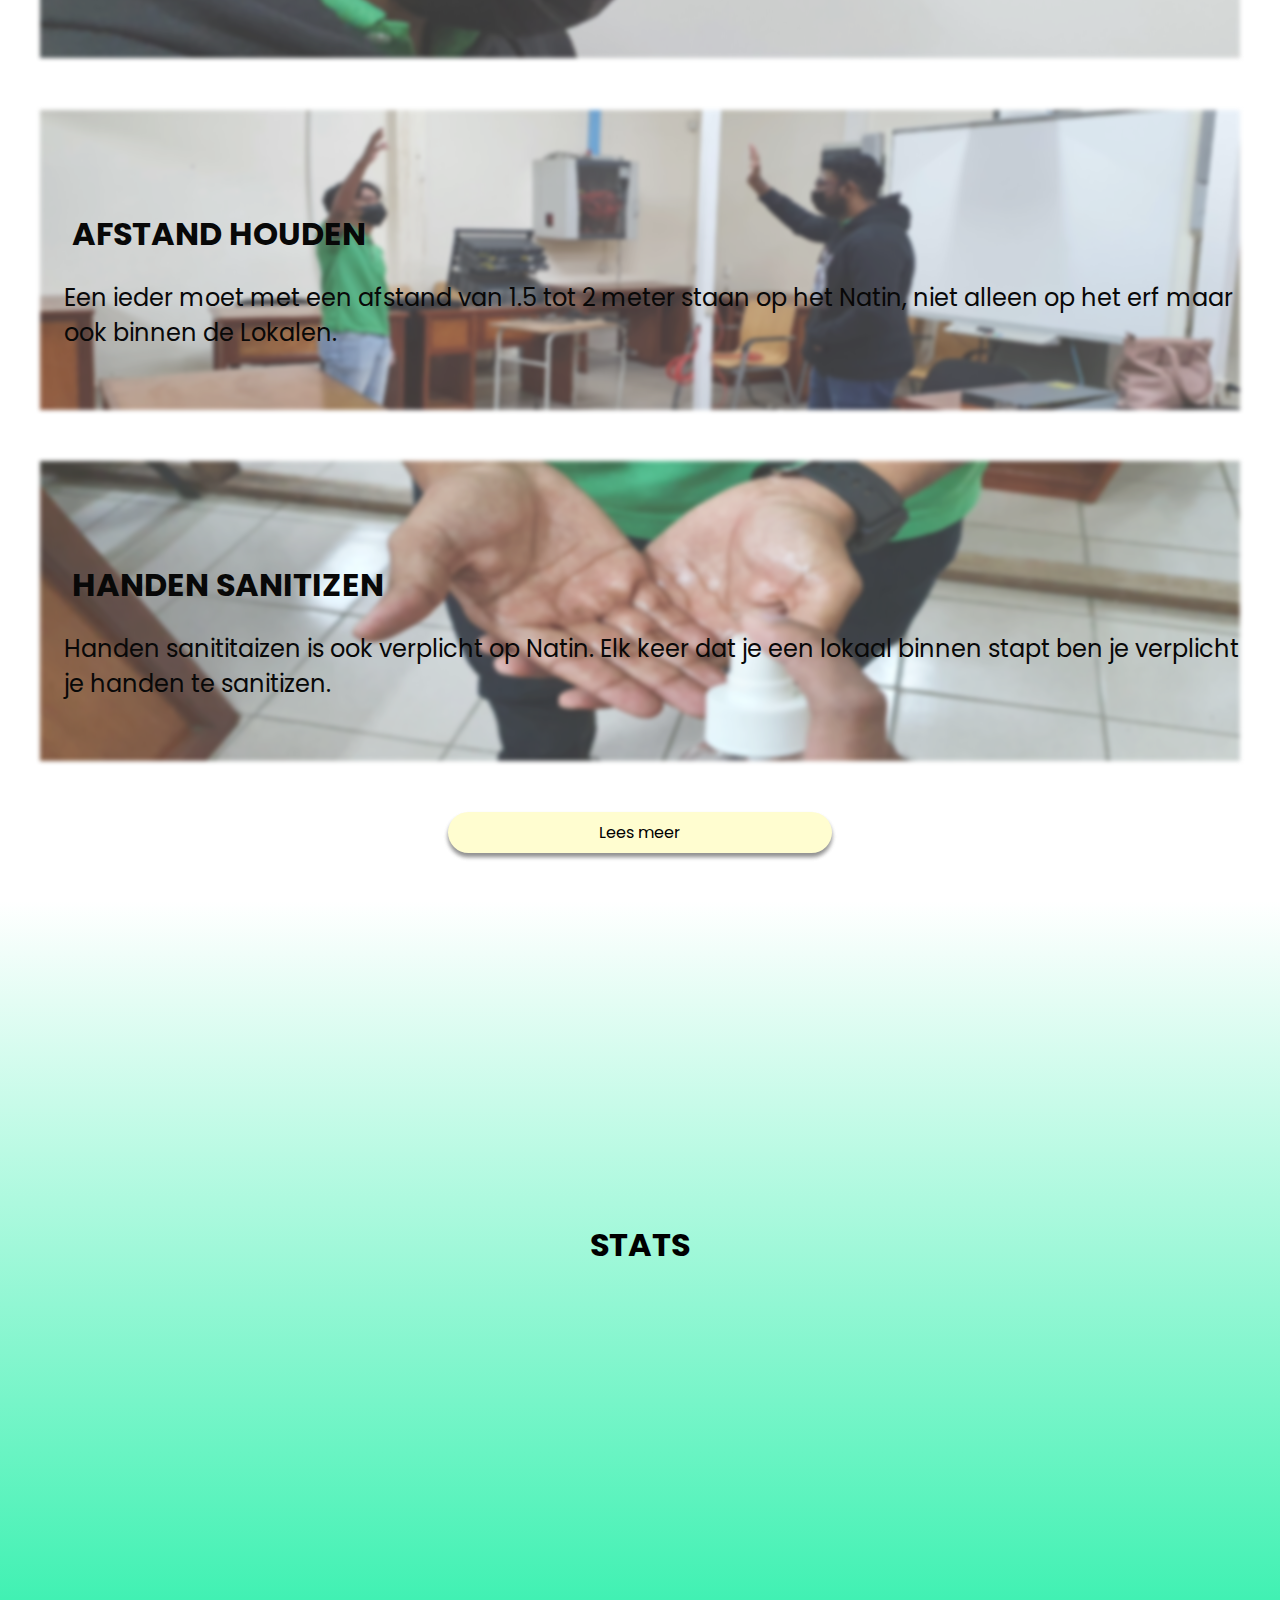
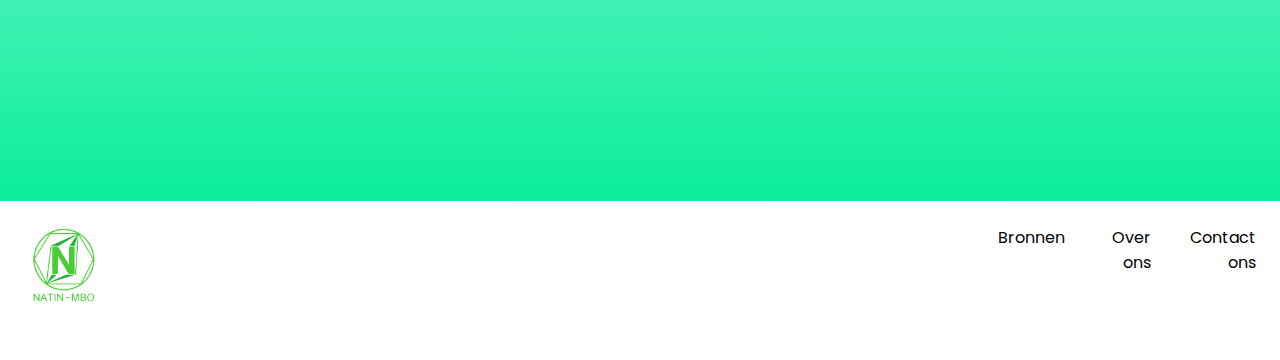
==== commit 4251c812: "Add files via upload" ====
--- a/index.html
+++ b/index.html
@@ -54,8 +54,8 @@
             <section class="verschijnselen-section">
                 <div class="verschijnselen-content">
                     <h1>HEEFT U DE VOLGENDE ZIEKTE-VERSCHIJNSELEN?</h1>
-                    <p>Meest voorkomende symptomen:</p>
-                    <ol> 
+                    <p class= "verschijnselen-subheader">Meest voorkomende symptomen:</p>
+                    <ol style="list-style-type: none;"> 
                         <li>Koorts</li>
                         <li>Hoesten</li>
                         <li>Vermoeidheid</li>
@@ -63,7 +63,7 @@
                     </ol>
                     <br>
                     <p>Minder vaak voorkomende symptomen:</p>
-                    <ol>
+                    <ol style="list-style-type: none;">
                         <li>Keelpijn</li>
                         <li>Hoofdpijn</li>
                         <li>Diarree</li>
@@ -72,7 +72,7 @@
                     </ol>
                     <br>
                     <p>Ernstige symptomen:</p>
-                    <ol>
+                    <ol style="list-style-type: none;">
                         <li>Moeite met ademhalen of kortademigheid</li>
                         <li>Verlies van spraak of mobiliteit, of verwarring</li>
                         <li>Pijn op de borst.</li>
--- a/styles/main-styles.css
+++ b/styles/main-styles.css
@@ -12,7 +12,7 @@
 
 .header-container {
     position: fixed;
-    padding: 40px 100px;
+    padding: 30px 100px;
     width: 100%;
     height:90px;
     box-sizing: border-box;
@@ -71,6 +71,7 @@
 
 
 /** CTA **/
+
 .cta-container {
     width: 100%;
     height:22rem;
@@ -131,7 +132,7 @@
 .title-container {
     text-align: center;
     width: 100%;
-    height: 14rem;
+    height: 22rem;
     position: relative;
     top: 10rem;
     background-image: linear-gradient(180deg, #fff, #0AED9D);
@@ -308,7 +309,7 @@
 
 .gevolgen-container {
     width: 100%;
-    height: 34rem;
+    height: 22rem;
     position: relative;
     top: 10rem;
     padding-top:1em ;
@@ -374,6 +375,7 @@
     margin-top: 1em;
     text-align: left;
 }
+
 section.nazorg{
     display: block;
     text-align: center;
@@ -476,7 +478,11 @@
     position: relative;
     top: 12rem;
     background-image: linear-gradient(180deg, #fff, #0AED9D);
-}
+
+}
+
+
+
 .contact-helpdesk{
     margin-top: 2em;
     margin-bottom: 0.5em;
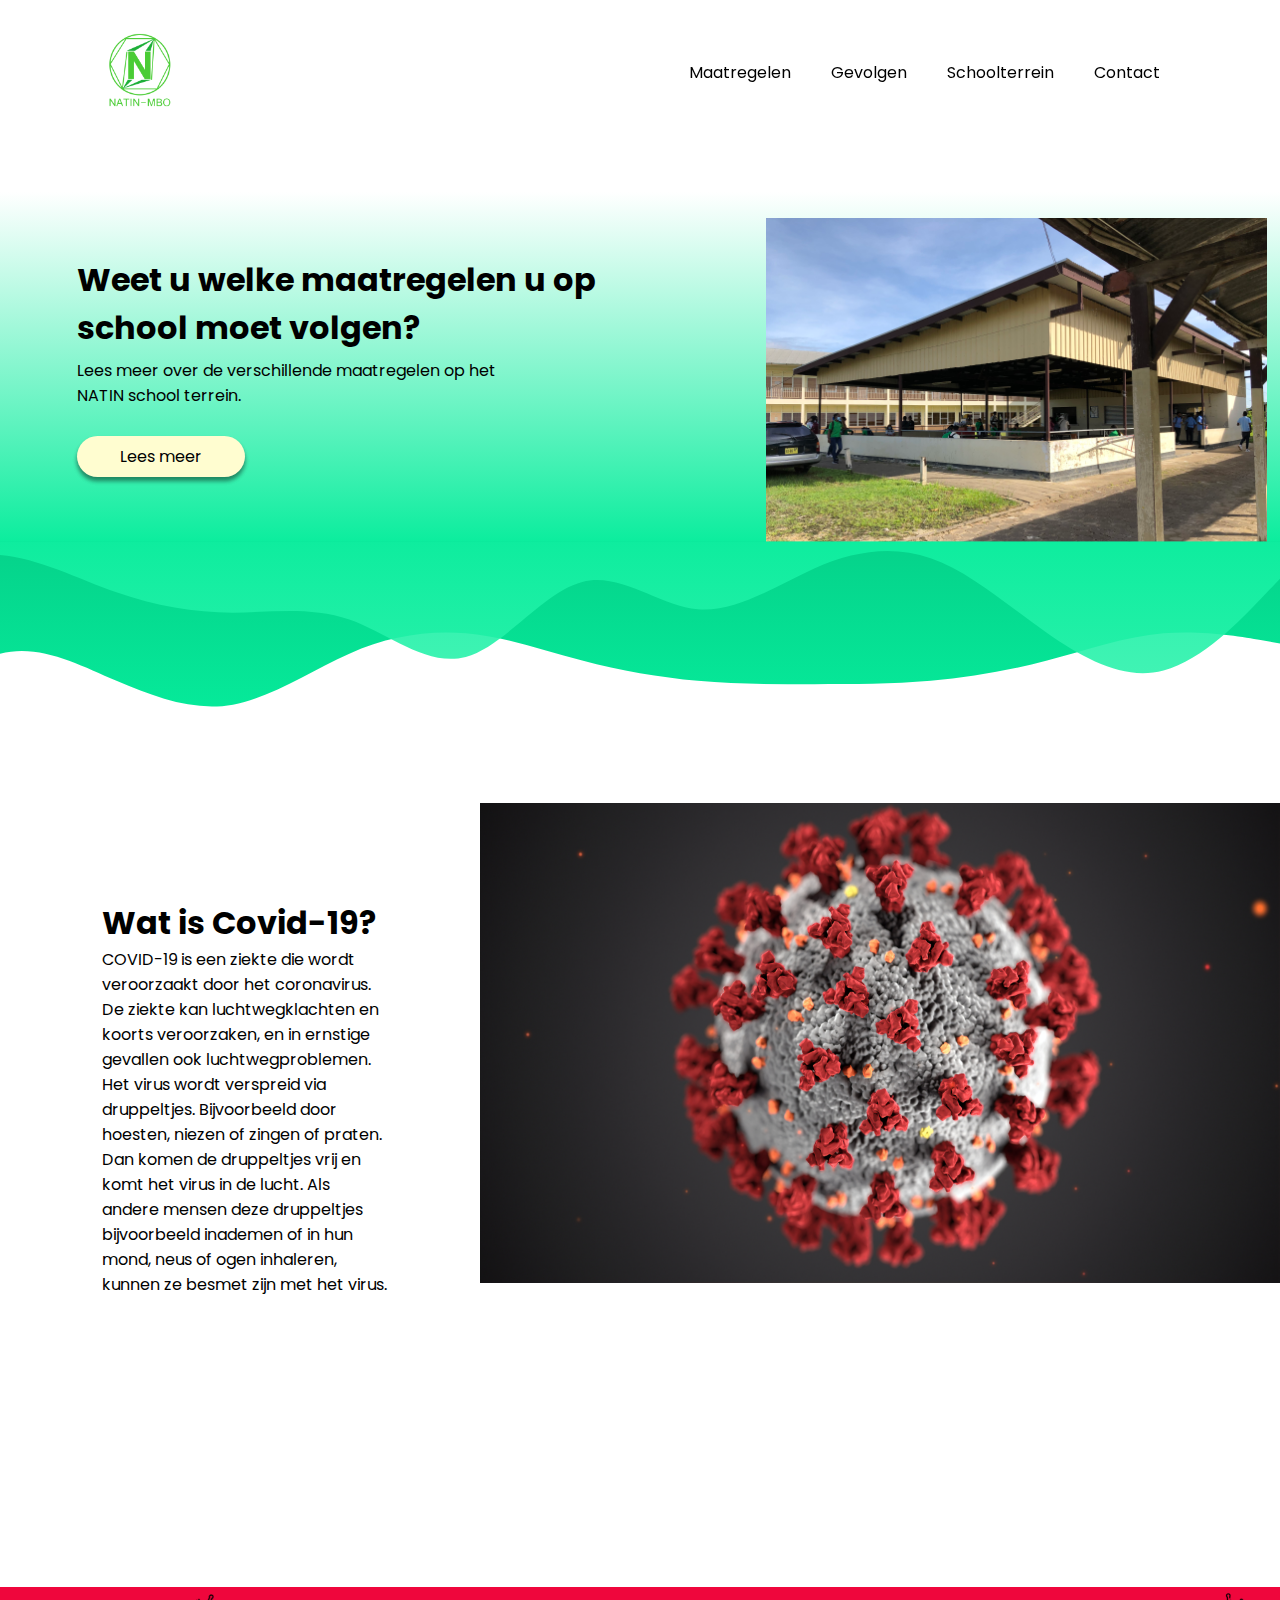
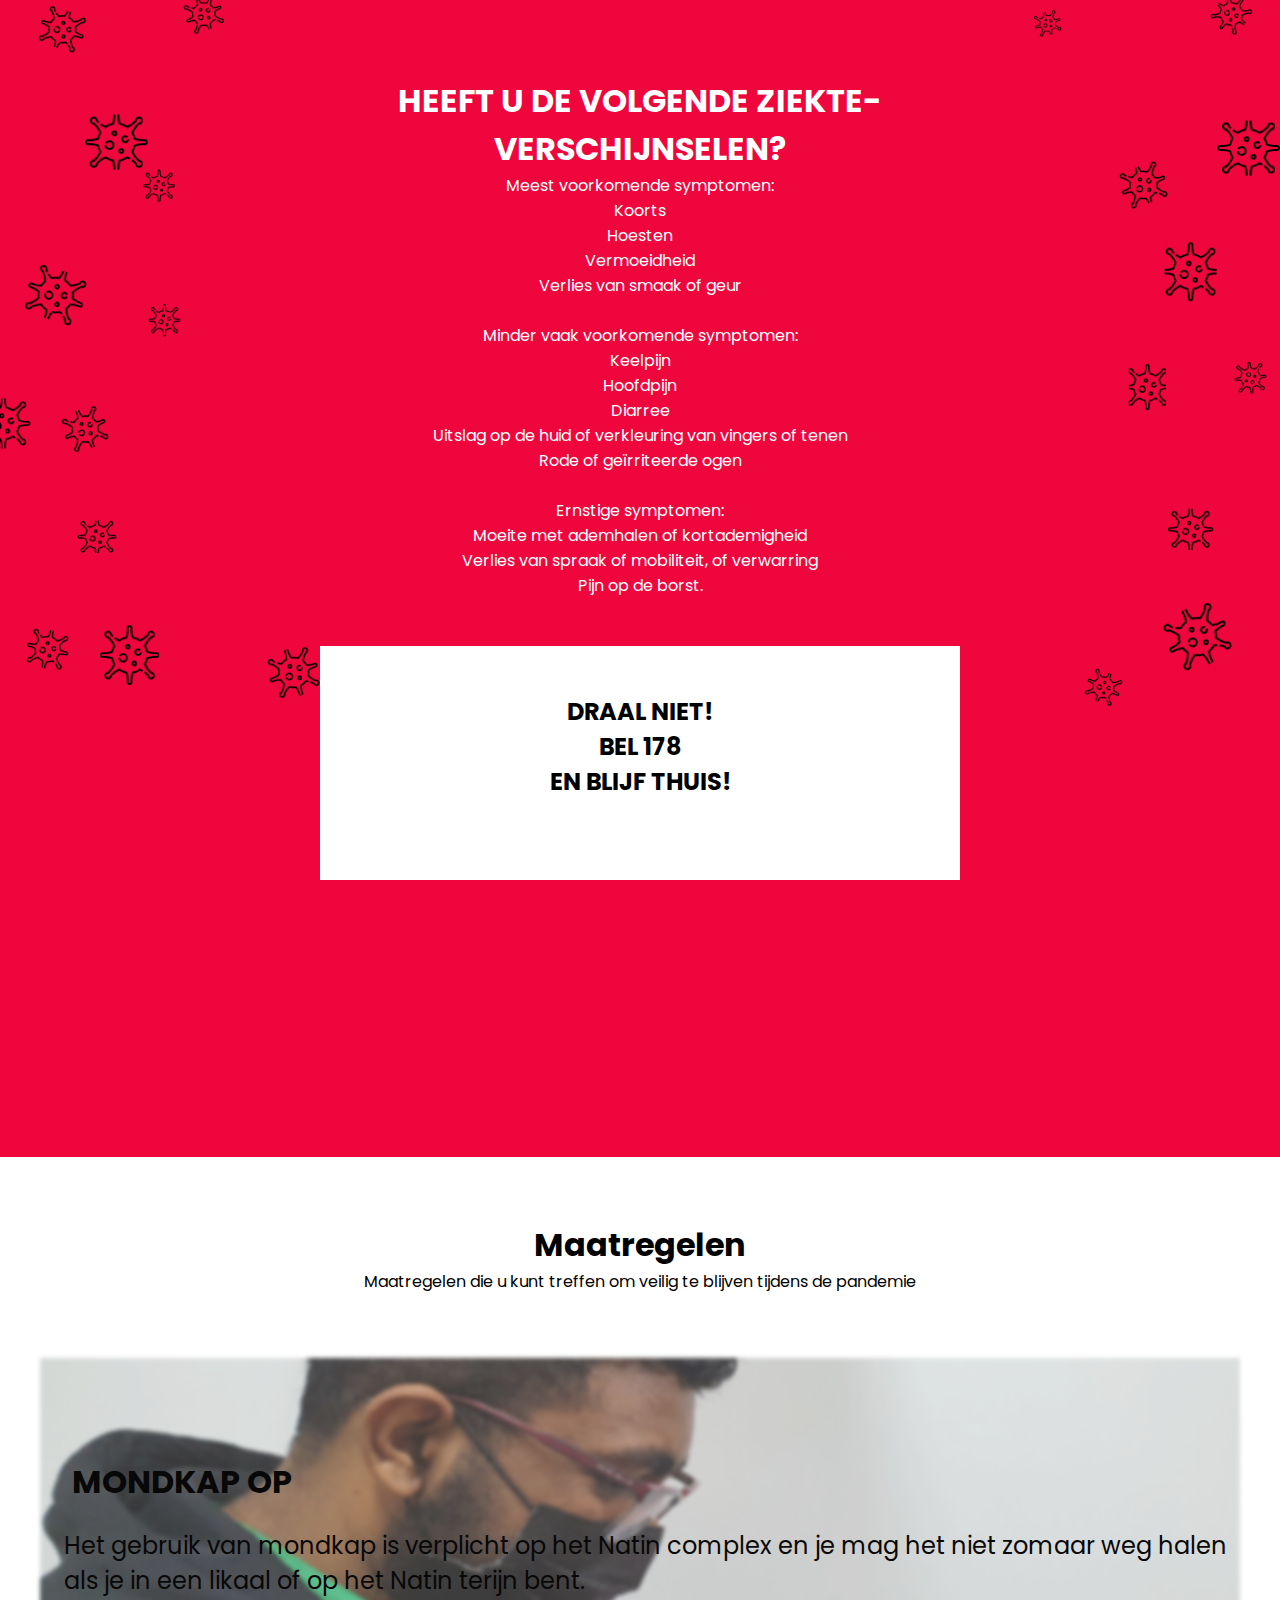
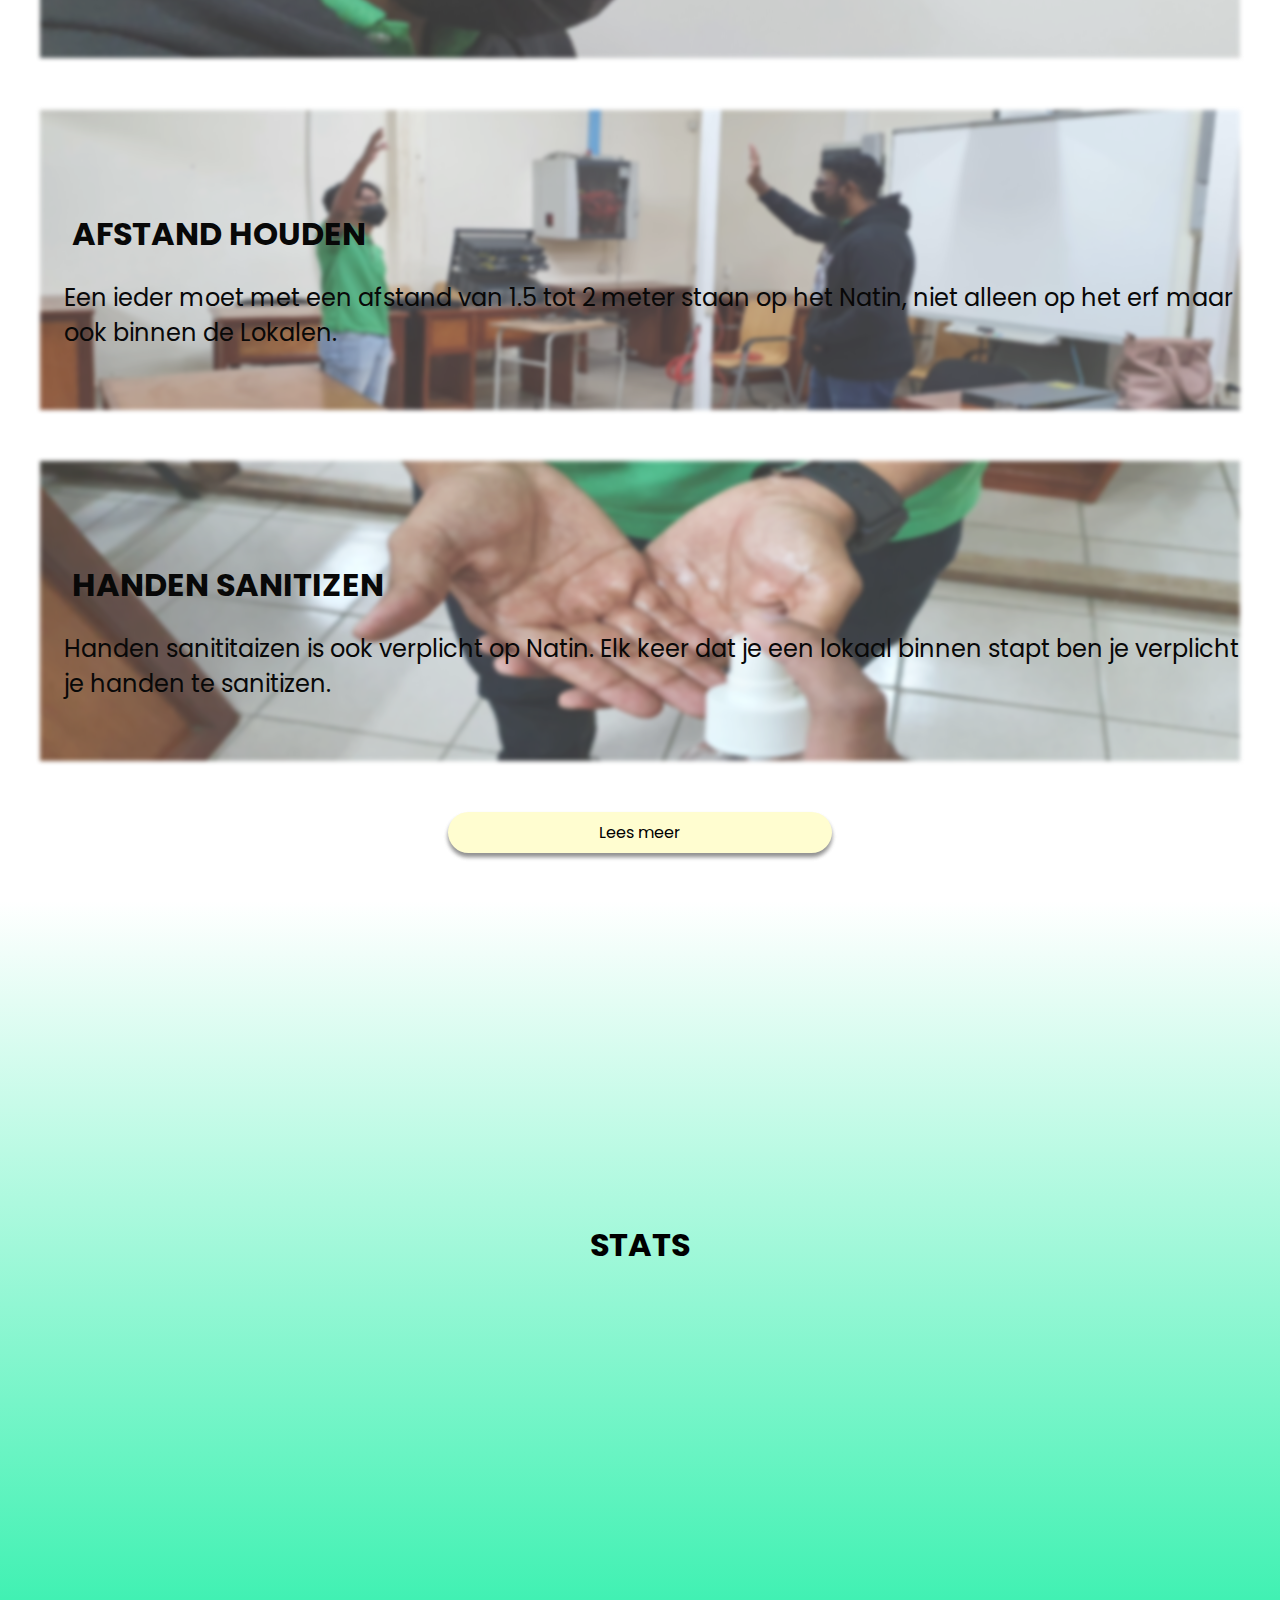
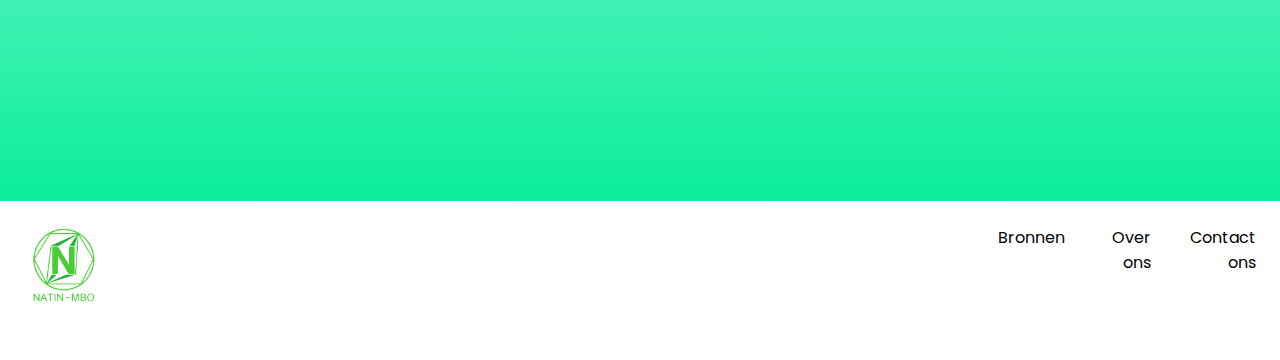
==== commit d5737ae5: "Add files via upload" ====
--- a/index.html
+++ b/index.html
@@ -27,7 +27,7 @@
             </ul>
         </header>
         <main>
-        <section class="home-page-header ">
+        <section class="home-page-header">
             <div class="cta-container">
                 <div class="cta-text">
                     <h1 class="cta-title">Weet u welke maatregelen u op school moet volgen?</h1>
@@ -38,8 +38,9 @@
             </div>
             <img class="cta-wave" src="resources/waves/ctawave.svg">
         </section>
+        
         <section class="wat-is-covid">
-            <img class="wat-is-covid-img" src="resources/images/covid-virus.png">
+           
                 <div class="wat-is-covid-content">
                     <h1>Wat is Covid-19?</h1>
                     <p>COVID-19 is een ziekte die wordt veroorzaakt door het coronavirus. 
@@ -49,8 +50,10 @@
                         Als andere mensen deze druppeltjes bijvoorbeeld inademen of in hun mond, neus of ogen inhaleren, kunnen ze besmet zijn met het virus.
                     </p>
                     </div>
+                     <img class="wat-is-covid-img" src="resources/images/covid-virus.png">
                 </div>
             </section>
+
             <section class="verschijnselen-section">
                 <div class="verschijnselen-content">
                     <h1>HEEFT U DE VOLGENDE ZIEKTE-VERSCHIJNSELEN?</h1>
@@ -80,6 +83,9 @@
                 </div>
                 <div class="verschijnselen-img">DRAAL NIET!<br />BEL 178 <br />EN BLIJF THUIS!</div>
             </section>
+
+
+            
             <section class="maatregelen-container" style="margin-top:5%">
                 <div class="maatregelen-content">
                     <h1 class="maatregelen-header">Maatregelen</h1>
--- a/styles/main-styles.css
+++ b/styles/main-styles.css
@@ -342,7 +342,10 @@
     margin-top: 10em;
     max-width: 100%;
 }
-
+.lichamelijke-foto,.nazorg-foto{
+    width: 500px;
+    height: 500px;
+}
 .lichamelijke-text,.cognitieve-text,.emotionele-text{
     margin: 3em;
     text-align: left;
@@ -435,14 +438,10 @@
 section.procedures{
     margin-top: 10em;
     text-align: center;
-}
-.procedures-content{
-display: flex;
-margin: 3em 5em 5em 5em;
-}
-.procedures-text{
-    margin-right: 5em;
-}
+    display: flex;
+}
+
+
 .procedures-img{
     width: 100%;
     height: auto;
@@ -478,11 +477,7 @@
     position: relative;
     top: 12rem;
     background-image: linear-gradient(180deg, #fff, #0AED9D);
-
-}
-
-
-
+}
 .contact-helpdesk{
     margin-top: 2em;
     margin-bottom: 0.5em;
@@ -507,7 +502,122 @@
     max-height: 50%;
     border-radius: 2em;
 }
-/* @media(max-width:820px) {
+
+.picture img{
+    border-radius: 50%;
+    border-style: solid;
+}
+
+.flex-container-foto {
+    display: flex;
+    margin-left: 5px; 
+}
+
+.flex-container-foto div{
+    background-color: #0aed9dc5;
+    margin: 10px;
+    padding: 20px;
+    font-size: 30px;
+    text-align: center;
+    box-shadow: 5px 5px;
+}
+
+
+
+
+@media(max-width:820px) {
+    .verschijnselen-section::before {
+        display: none;
+    }
+    .home-page-header{
+        width: 100%;
+        max-width: 100%;
+        height: 100%;
+        max-height:100% ;
+        text-align: center;
+    }
+    .wat-is-covid-content{
+        text-align: center;
+    margin-left: 2em;
+    margin-right: 2em;
+    max-width: 100%;
+    margin-top: 6em;}
+    section.lichamelijke,section.cognitieve,section.emotionele,.cta-container,section.wat-is-covid,.verschijnselen-section,section.procedures,section.contact-page,.our-team{
+        width: 100%;
+        max-width: 100%;
+        height: 100%;
+        max-height:100% ;
+        display: block;
+    }
+    .flex-container-foto{
+        width: 100%;
+        max-width: 100%;
+        height: 100%;
+        max-height:100% ;
+        display: block;
+    }
+    section.our-team{margin-top: 16em;
+    }
+.lichamelijke-text,.cognitieve-text,.procedures-text{
+    margin: 5em, 1em, 2em,1em;
+}
+.cta-button{
+    width: 100%;
+    margin: 5em,0,5em,0;
+}
+.emotionele-text{
+    margin: 0;
+    margin-left: 2em;
+    margin-right: 2em;
+}
+.cta-subtitle{
+    margin: auto;
+    margin-bottom: 2em
+}
+    .lichamelijke-foto,.cognitieve-foto,.emotionele-foto,.nazorg-foto,.cta-schoolerf,.our-team-img{
+        max-width: 80%;
+        height: auto;
+        margin: 0;
+        margin-left: 0;  
+    }
+    .verschijnselen-content {
+margin:0;
+
+    }
+    .wat-is-covid-img{
+    width: 90%;
+    max-width: 90%;
+    height: auto;
+    margin-left: 1.4em;
+    }
+    .cta-schoolerf{
+        margin-top:2em ;
+    }
+    .gevolgen-container {
+        height: 22rem;
+        position: relative;
+        top: 6rem;
+        padding-top:1em ;
+    }
+    .gevolgen-wave{
+        top: 5.96em;
+        width: 100%;
+        max-width: 100%;
+        position: relative;
+    }
+    .wave-contact{
+        top: 4em;
+        width: 100%;
+        max-width: 100%;
+        position: relative;
+    }
+    .gevolgen-main-subtitle{
+        margin-top: 1em;}
+    .gevolgen-main-title{
+        margin-top: 3em;
+    }
+
+
     .toggle{display: block;}
 
     header {
@@ -519,10 +629,9 @@
         width: 100%;
         top:0;
         display: none;
-       
-    }
-
-    header ul.active {
+    }
+
+    .header-container ul.active {
         display: block;
     }
 
@@ -532,10 +641,33 @@
         text-align: center;
         color: #000;
         background: #fff;
-    };
+    }
 
     .header-container.sticky {
         padding: 5px 30px;
         background: #fff;
     }
-} */+    section.footer {
+        width: 100%;
+        max-width: 100%;
+        color: #000;
+        background-color: #fff;
+        position: relative;
+        height:15vh;
+        
+    }
+    
+    .footer-content {
+        display: flex;
+        flex-direction: column;
+        margin: 0;
+    }
+    
+    .footer-paragraphs {
+        text-align: left;
+        display: flex;
+        flex-direction: column;
+        height: fit-content;
+        justify-content: start;
+    }
+}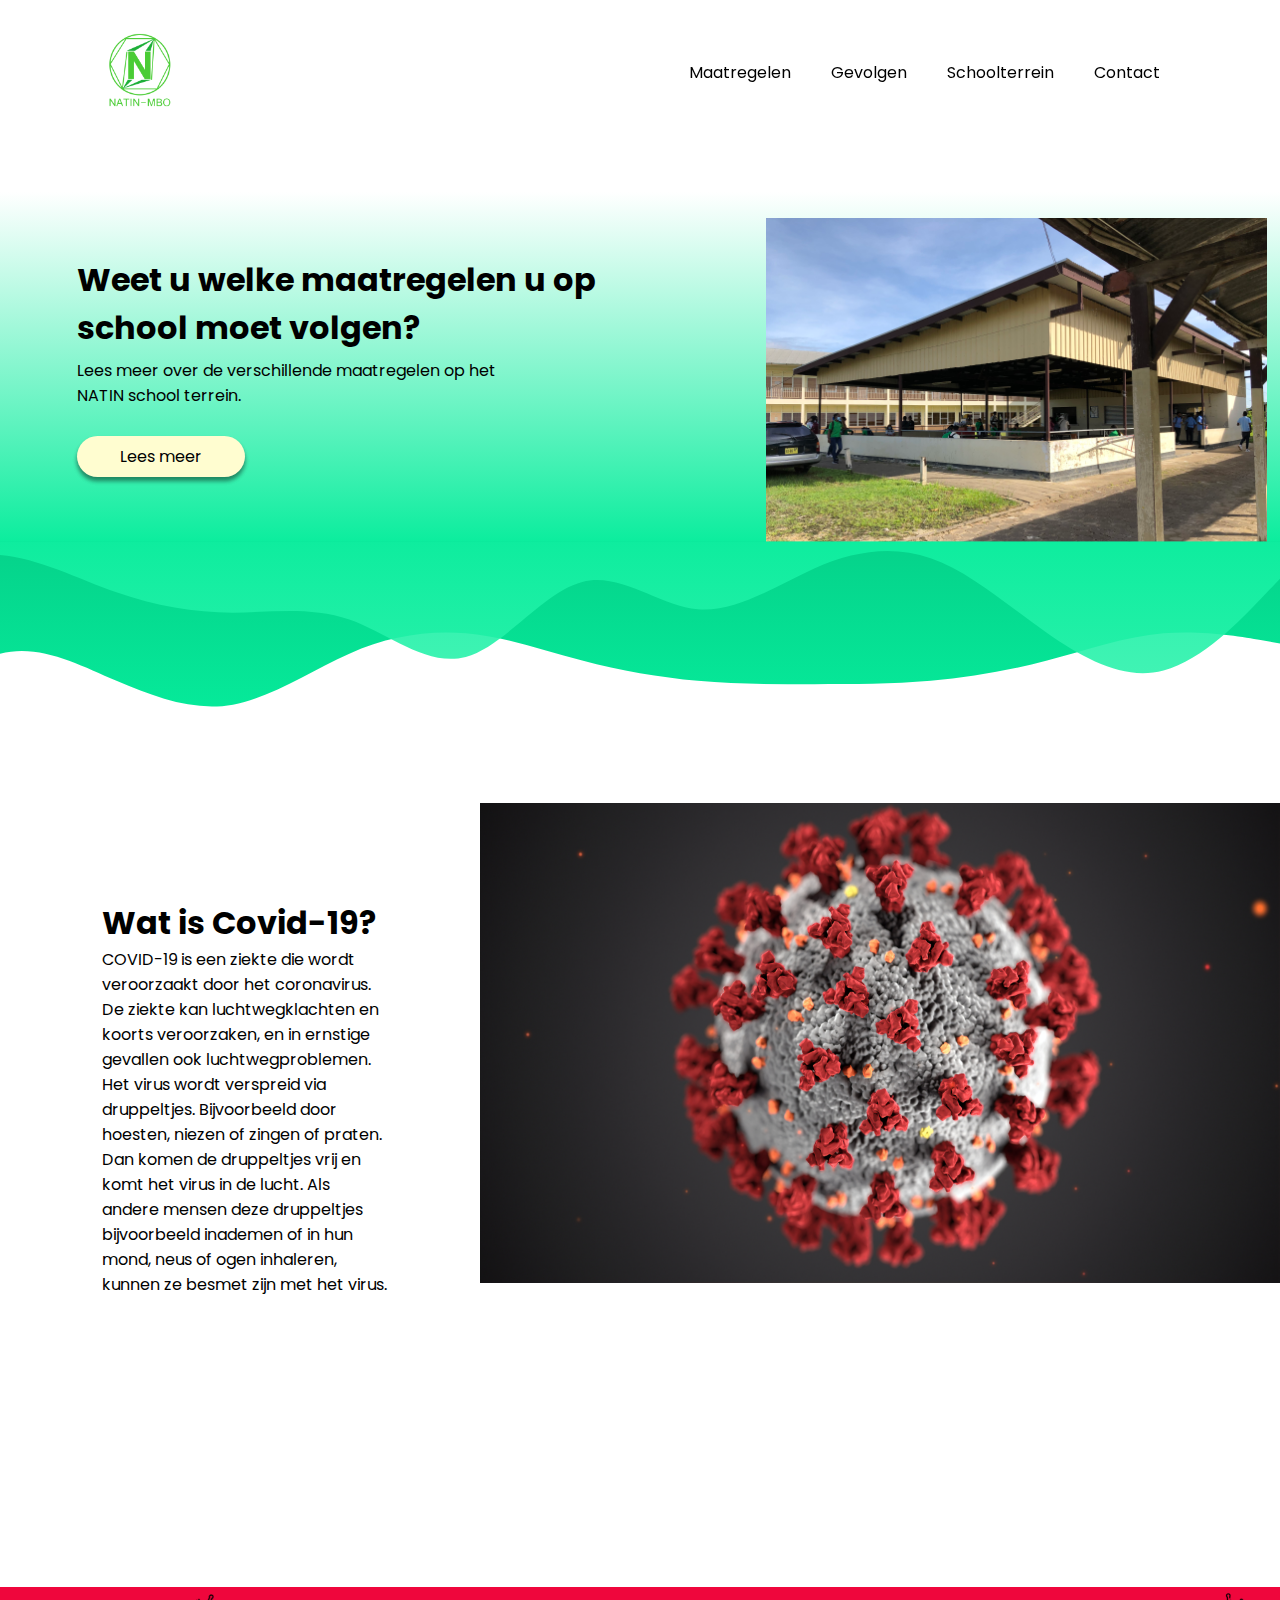
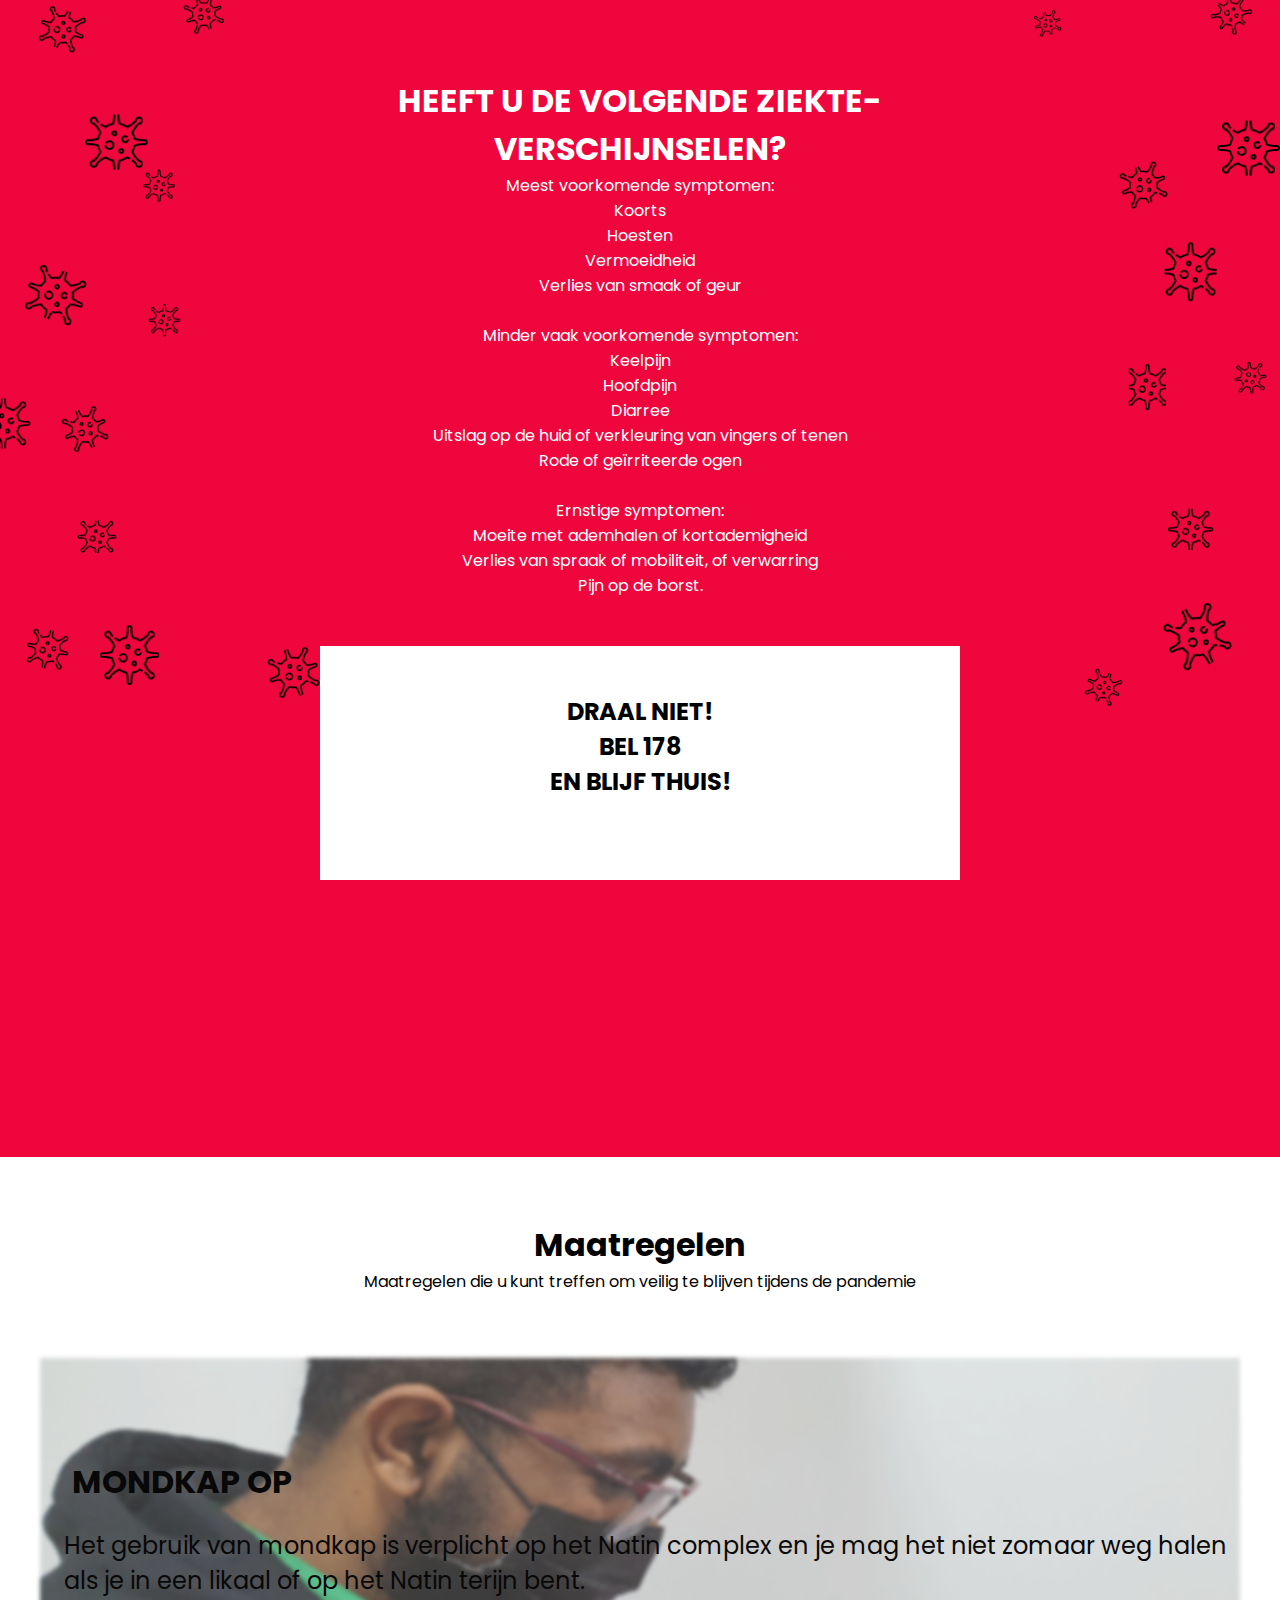
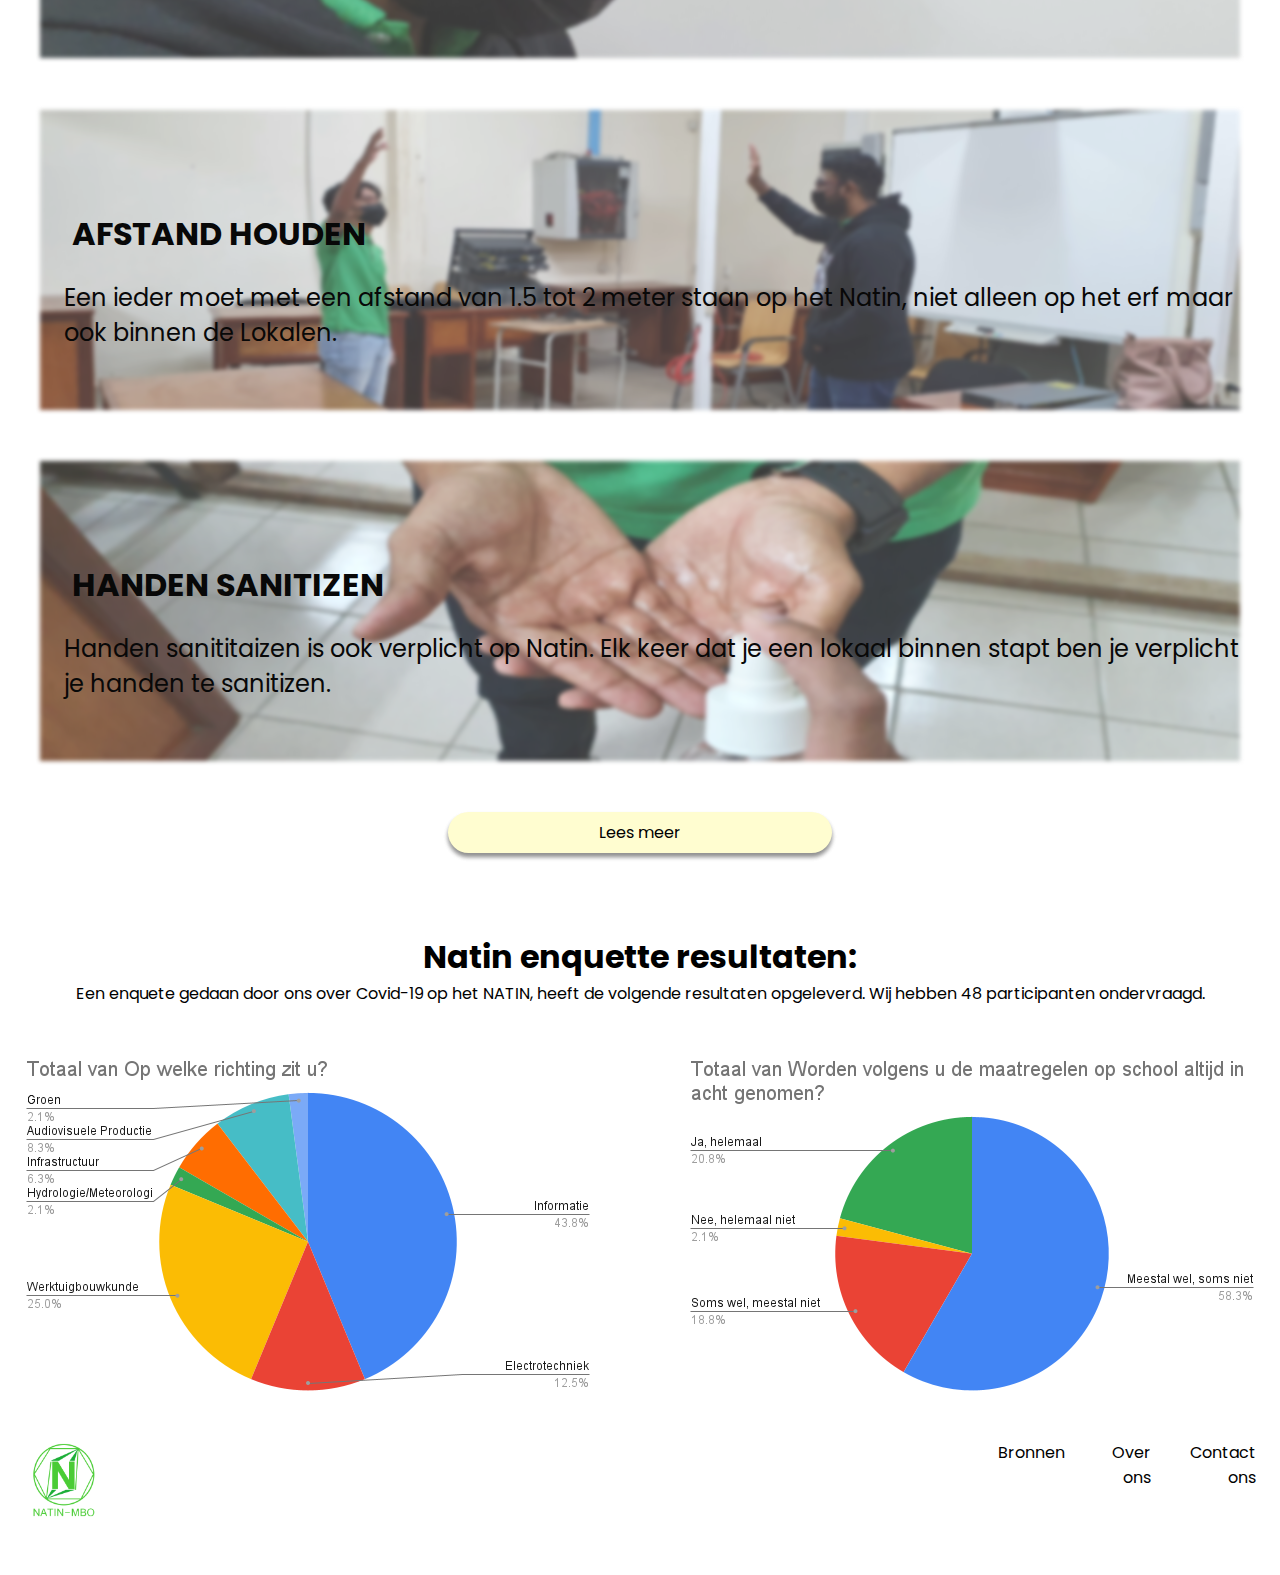
==== commit 73d0e3d2: "Add files via upload" ====
--- a/index.html
+++ b/index.html
@@ -108,9 +108,16 @@
                 </article>
                     <a class="btn cta-button" href="/page/maatregelen.html">Lees meer</a>
             </section>
-            <section class="statistics">
-                <div class="stats-container">
-                    <h1>STATS</h1>
+
+            <h1 class="resultaten-header">Natin enquette resultaten:</h1>
+            <p class="resultaten-header">Een enquete gedaan door ons over Covid-19 op het NATIN, heeft de volgende resultaten opgeleverd. Wij hebben 48 participanten ondervraagd.</p>
+            <section class="stats">
+                
+                <div class="stat-1">
+                    <img src="/resources/images/op-welke-richting.png">
+                </div>
+                 <div class="stat-2">
+                     <img src="/resources/images/maatregelen-op-school.png">
                 </div>
             </section>
             <section class="footer">
--- a/styles/main-styles.css
+++ b/styles/main-styles.css
@@ -128,7 +128,10 @@
 }
 
 /** END OF CTA **/
-
+.resultaten-header{
+    text-align: center;
+   
+}
 .title-container {
     text-align: center;
     width: 100%;
@@ -144,6 +147,7 @@
     flex-direction: column;
     align-items: center;
     margin-top: 15%;
+    margin-bottom: 5em;
 }
 
 .maatregel {
@@ -395,13 +399,17 @@
 
 .carousel-container {
     position: relative;
-    width: 65%;
+    width: 50%;
     margin: auto;
-    /* border: 2px solid black; */
     overflow: hidden;
     top: 10em;
 }
-
+.schoolterrein-header{
+background-image: linear-gradient(180deg, #fff, #0AED9D);
+width: 100%;
+max-width: 100%;
+height: 90vh;
+}
 .carousel-slide {
     width: 100%;
     display: flex;
@@ -460,9 +468,13 @@
     margin-bottom: 2em;
 }
 section.stats{
-    display: flex;
+    width: 100%;
+    max-width: 100%;
+    height: auto;
+    display: flex;
+    flex-wrap: wrap;
     justify-content: center;
-    margin-bottom: 8em;
+margin-top: 2em;
 }
 .stat-2{
     margin-left: 4em;
@@ -526,6 +538,19 @@
 
 
 @media(max-width:820px) {
+    .carousel-container {
+        position: relative;
+        width: 90%;
+        margin: auto;
+        overflow: hidden;
+        top: 10em;
+    }
+    section.stats{
+    
+    display: block;
+    flex-wrap: nowrap;
+    justify-content: center;
+}
     .verschijnselen-section::before {
         display: none;
     }
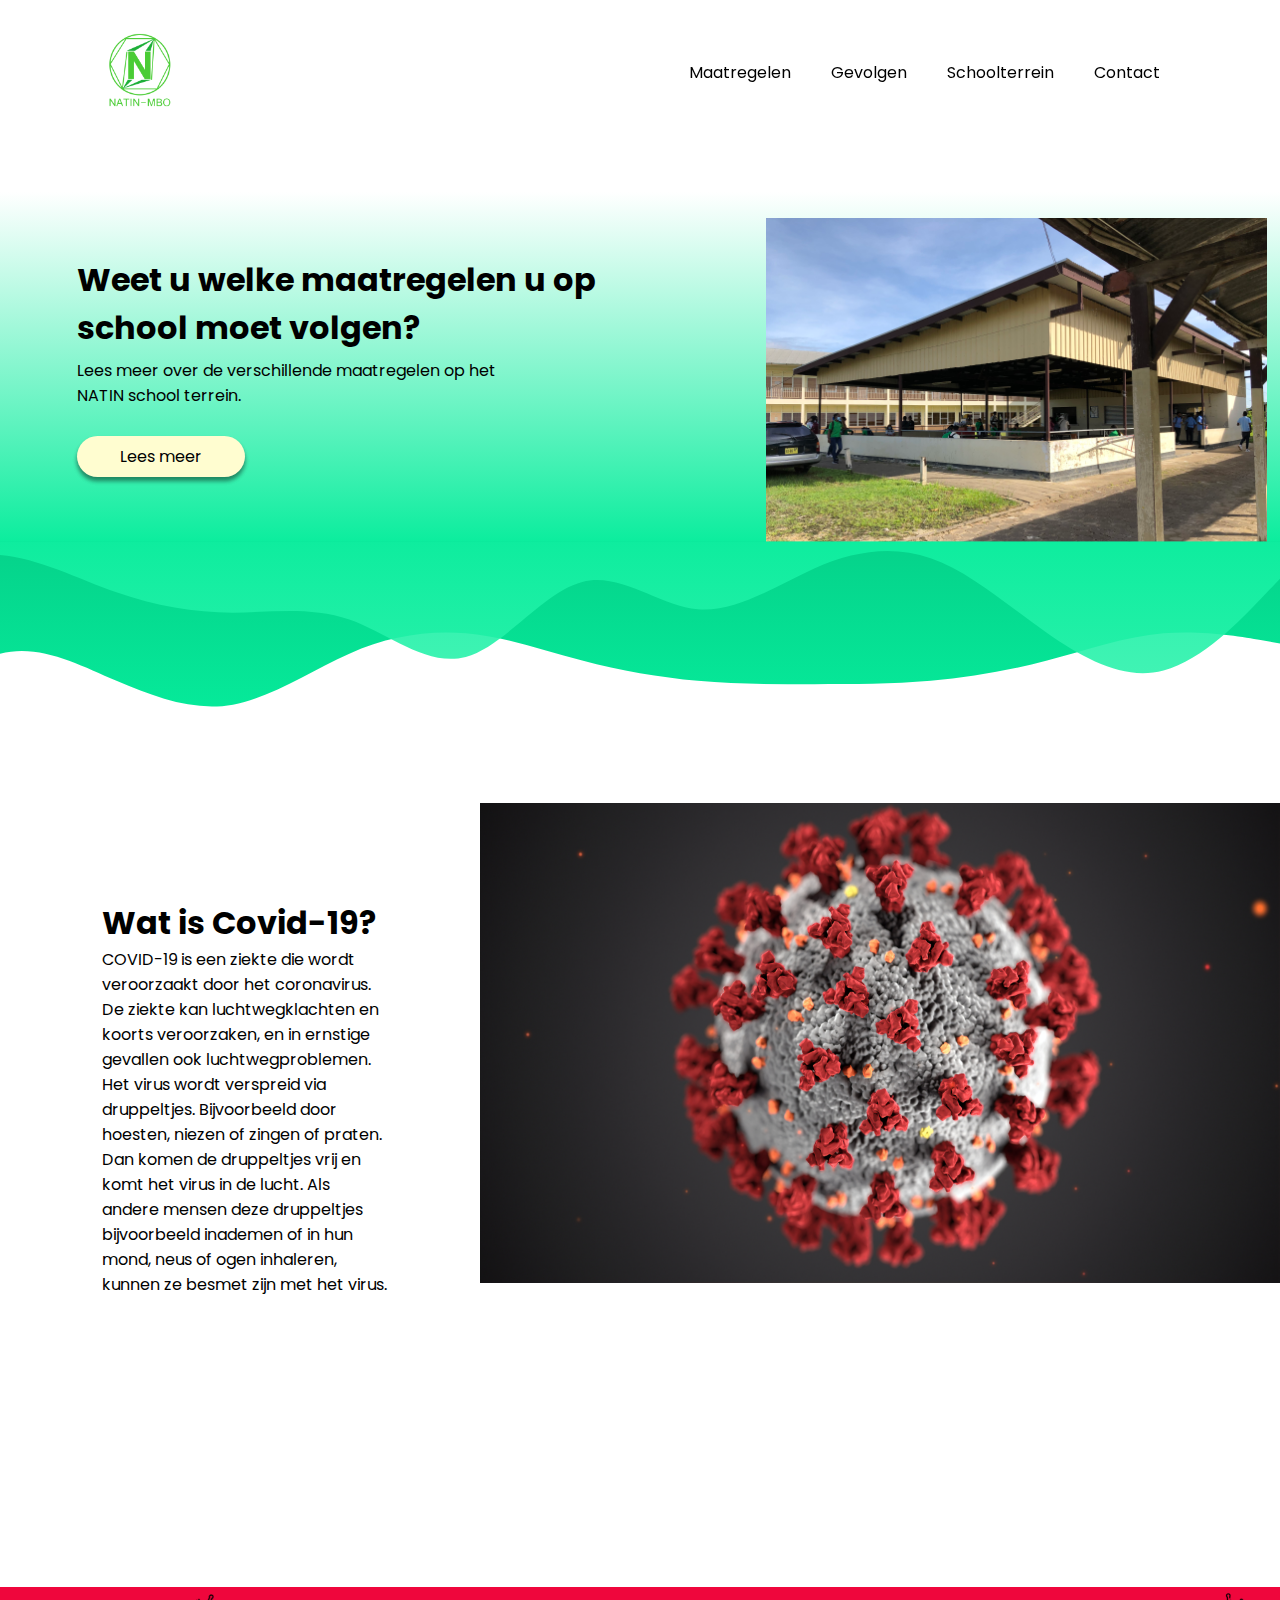
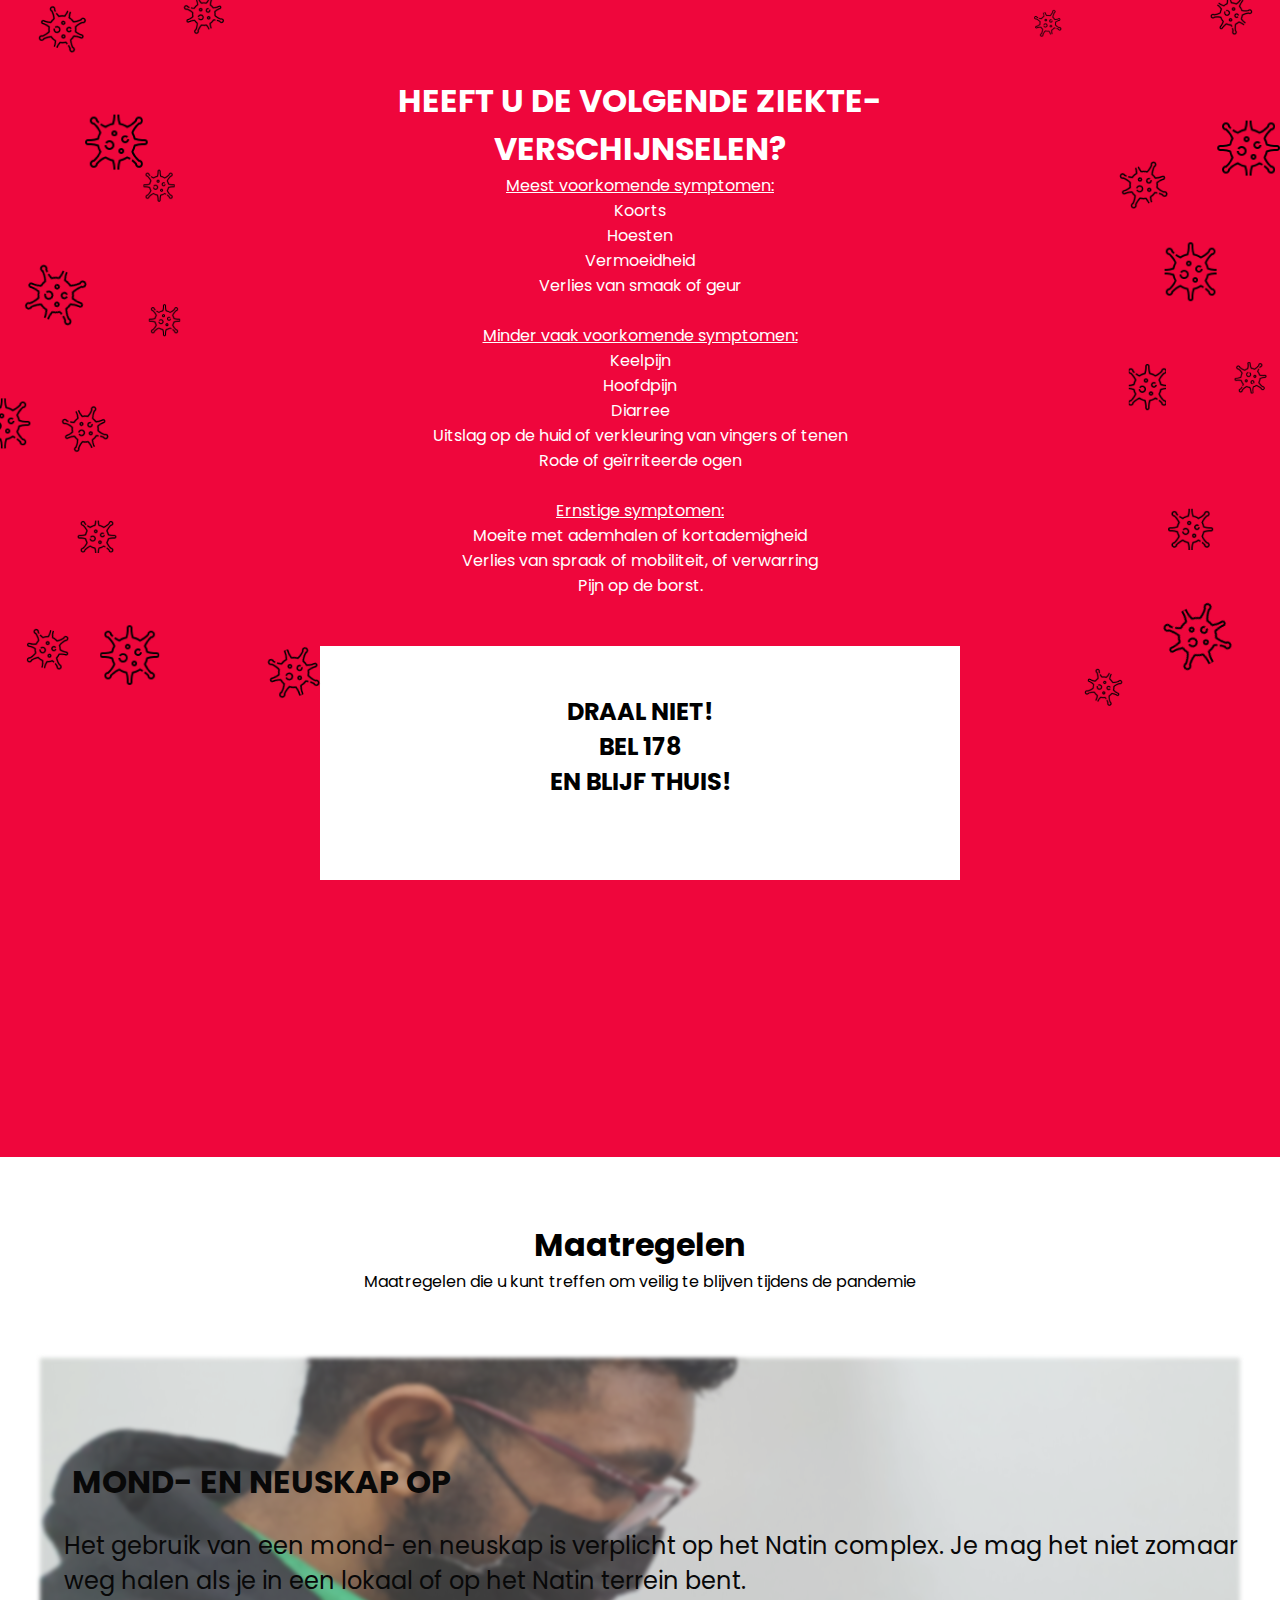
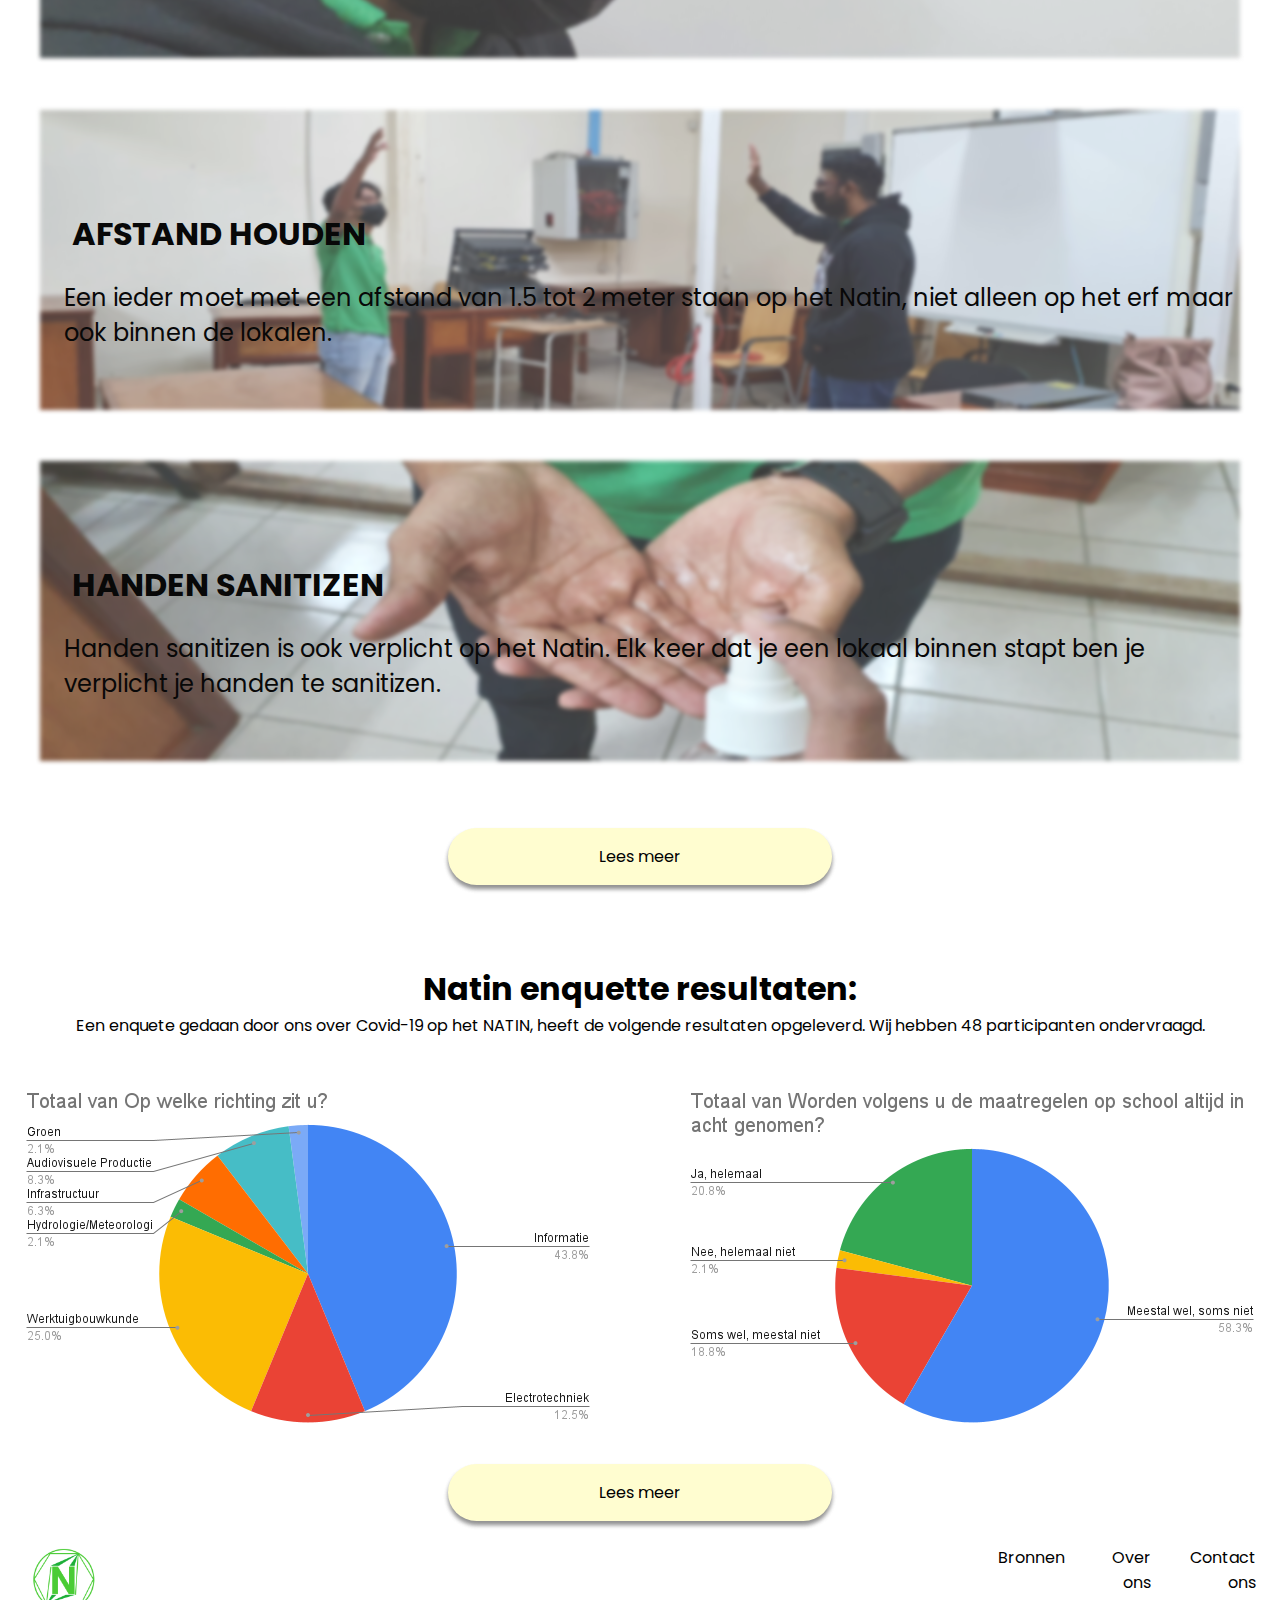
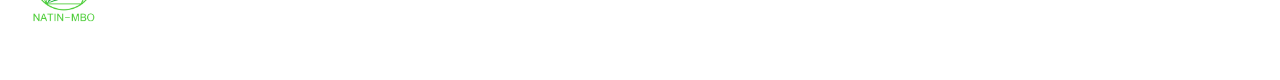
==== commit 9cafda1c: "finalized website" ====
--- a/index.html
+++ b/index.html
@@ -6,10 +6,13 @@
         <meta name="viewport" content="width=device-width, initial-scale=1.0">
 
         <link rel="stylesheet" href="styles/main-styles.css">
+        <link rel="stylesheet" href="styles/responsive-styles.css">
 
         <link rel="preconnect" href="https://fonts.googleapis.com">
         <link rel="preconnect" href="https://fonts.gstatic.com" crossorigin>
         <link href="https://fonts.googleapis.com/css2?family=Poppins:wght@400;500&display=swap" rel="stylesheet">
+
+        <link rel="shortcut icon" href="/resources/images/logo.png" type="image/x-icon">
         
         <script defer src="https://code.jquery.com/jquery-3.6.0.js"></script> 
         <script defer src="scripts/menu.js"></script>
@@ -57,7 +60,7 @@
             <section class="verschijnselen-section">
                 <div class="verschijnselen-content">
                     <h1>HEEFT U DE VOLGENDE ZIEKTE-VERSCHIJNSELEN?</h1>
-                    <p class= "verschijnselen-subheader">Meest voorkomende symptomen:</p>
+                    <p class= "verschijnselen-subheader"><u>Meest voorkomende symptomen:</u></p>
                     <ol style="list-style-type: none;"> 
                         <li>Koorts</li>
                         <li>Hoesten</li>
@@ -65,7 +68,7 @@
                         <li>Verlies van smaak of geur</li>
                     </ol>
                     <br>
-                    <p>Minder vaak voorkomende symptomen:</p>
+                    <p><u>Minder vaak voorkomende symptomen:</u></p>
                     <ol style="list-style-type: none;">
                         <li>Keelpijn</li>
                         <li>Hoofdpijn</li>
@@ -74,7 +77,7 @@
                         <li>Rode of geïrriteerde ogen</li>
                     </ol>
                     <br>
-                    <p>Ernstige symptomen:</p>
+                    <p><u>Ernstige symptomen:</u></p>
                     <ol style="list-style-type: none;">
                         <li>Moeite met ademhalen of kortademigheid</li>
                         <li>Verlies van spraak of mobiliteit, of verwarring</li>
@@ -92,21 +95,27 @@
                     <p class="Maatregelen-uitleg">Maatregelen die u kunt treffen om veilig te blijven tijdens de pandemie</p>
                 </div>
                 <article class="maatregel">
-                    <a class="maatregel-btn" href="#"><img class="maatregel-img" src="/resources/images/mondkap.png"></a>
-                    <h2 class="maatregel-header">Mondkap op </h2>
-                    <p class="maatregel-subtitle">Het gebruik van mondkap is verplicht op het Natin complex en je mag het niet zomaar weg halen als je in een likaal of op het Natin terijn bent.</p>
+                    <a class="maatregel-btn" target="_blank" href="https://www.info-coronavirus.be/nl/mondmasker/">
+                        <img class="maatregel-img" src="/resources/images/mondkap.png">
+                        <h2 class="maatregel-header">Mond- en neuskap op </h2>
+                        <p class="maatregel-subtitle">Het gebruik van een mond- en neuskap is verplicht op het Natin complex. Je mag het niet zomaar weg halen als je in een lokaal of op het Natin terrein bent.</p>
+                    </a>
                 </article>
                     <article class="maatregel">
-                    <a class="maatregel-btn" href="#"><img class="maatregel-img" src="/resources/images/afstand.png"></a>
-                    <h2 class="maatregel-header">Afstand houden</h2>
-                    <p class="maatregel-subtitle">Een ieder moet met een afstand van 1.5 tot 2 meter staan op het Natin, niet alleen op het erf maar ook binnen de Lokalen.</p>
+                    <a class="maatregel-btn" target="_blank" href="https://www.hopkinsmedicine.org/health/conditions-and-diseases/coronavirus/coronavirus-social-distancing-and-self-quarantine">
+                        <img class="maatregel-img" src="/resources/images/afstand.png">
+                        <h2 class="maatregel-header">Afstand houden</h2>
+                        <p class="maatregel-subtitle">Een ieder moet met een afstand van 1.5 tot 2 meter staan op het Natin, niet alleen op het erf maar ook binnen de lokalen.</p>
+                    </a>
                 </article>
                 <article class="maatregel">
-                    <a class="maatregel-btn" target="_blank" href="https://covid19.nj.gov/faqs/coronavirus-information/slowing-the-spread/is-hand-sanitizer-effective-against-the-virus"><img class="maatregel-img" src="/resources/images/handen-sanitizen.png"></a>
-                    <h2 class="maatregel-header">Handen Sanitizen</h2>
-                    <p class="maatregel-subtitle">Handen sanititaizen is ook verplicht op Natin. Elk keer dat je een lokaal binnen stapt ben je verplicht je handen te sanitizen.</p>
+                    <a class="maatregel-btn" target="_blank" href="https://covid19.nj.gov/faqs/coronavirus-information/slowing-the-spread/is-hand-sanitizer-effective-against-the-virus">
+                        <img class="maatregel-img" src="/resources/images/handen-sanitizen.png">
+                        <h2 class="maatregel-header">Handen Sanitizen</h2>
+                        <p class="maatregel-subtitle">Handen sanitizen is ook verplicht op het Natin. Elk keer dat je een lokaal binnen stapt ben je verplicht je handen te sanitizen.</p>
+                    </a>
                 </article>
-                    <a class="btn cta-button" href="/page/maatregelen.html">Lees meer</a>
+                    <a class="btn lees-meer-btn" href="/page/maatregelen.html">Lees meer</a>
             </section>
 
             <h1 class="resultaten-header">Natin enquette resultaten:</h1>
@@ -119,6 +128,7 @@
                  <div class="stat-2">
                      <img src="/resources/images/maatregelen-op-school.png">
                 </div>
+                <a class="btn lees-meer-btn" href="/page/schoolterrein.html#enquete">Lees meer</a>
             </section>
             <section class="footer">
                 <div class="footer-content">
--- a/styles/main-styles.css
+++ b/styles/main-styles.css
@@ -152,6 +152,7 @@
 
 .maatregel {
     position: relative;
+    width: 1200px;
     height: 300px;
     transition: box-shadow 0.2s ease-in-out, transform 0.2s ease-in-out;
 }
@@ -175,6 +176,10 @@
     color: #080808;
 }
 
+.maatregel-title:any-link {
+    text-decoration: none;
+}
+
 .maatregel-header {
     font-size: 2em;
     bottom: 40%;
@@ -196,6 +201,11 @@
     filter: blur(2px);
     opacity: 0.8;
     transition: filter 0.2s ease-in-out;
+}
+
+.lees-meer-btn {
+    padding: 1em 3em;
+    margin-top: 1em;
 }
 
 section.wat-is-covid {
@@ -423,6 +433,7 @@
     left: 5%;
     z-index: 4;
     opacity: 0.6;
+    cursor: pointer;
 }
 
 #nextBtn {
@@ -431,6 +442,7 @@
     right: 5%;
     z-index: 4;
     opacity: 0.6;
+    cursor: pointer;
 }
 
 /* School-terrein Page */
--- a/styles/responsive-styles.css
+++ b/styles/responsive-styles.css
@@ -0,0 +1,81 @@
+@media(max-width:820px) {
+
+    .toggle{display: block}
+    
+    .header-container{
+        padding: 0 0;
+        background: #ffffff80;
+    }
+    .header-container ul{
+        width: 100%;
+        top:0;
+        display: none; 
+    }
+    .header-container ul.active{
+        display: block;
+    }
+    .header-container ul li a{
+        margin:0;
+        display: block;
+        text-align: center;
+        color: #000;
+        background: #fff;
+    }
+    .header-container.sticky{
+        padding: 5px 30px;
+        background: #fff;
+    }
+    .cta-container {
+        width: 100%;
+        height:80%;
+        position: relative;
+        top: 12rem;
+        background-image: linear-gradient(180deg, #fff, #0AED9D);
+        display: block;
+    }
+
+    .title-container {
+        height: 10rem;
+    }
+
+    .maatregelen-container {
+        margin-top: 15em;
+    }
+
+    .maatregel-img {
+        width: 400px;
+        height: 300px;
+    }
+
+    .maatregel-header, .maatregel-subtitle {
+        position: relative;
+        z-index: 4;
+        /* color:rgba(255, 255, 255, 1); */
+        color: #080808;
+        text-decoration: none;
+    }
+
+    .maatregel-title:any-link {
+        text-decoration: none;
+    }
+
+    .maatregel-btn {
+        display: flex;
+        flex-direction: column;
+        align-items: center;
+        justify-content: space-evenly;
+        font-size: 0.75rem;
+        width: 400px;
+        height: 300px;
+    }
+
+    .maatregel {
+        width: 400px;
+        height: 300px;
+    }
+
+    .stat-1 img, .stat-2 img{
+        width: 400px;
+        height: 300px;
+    }
+}